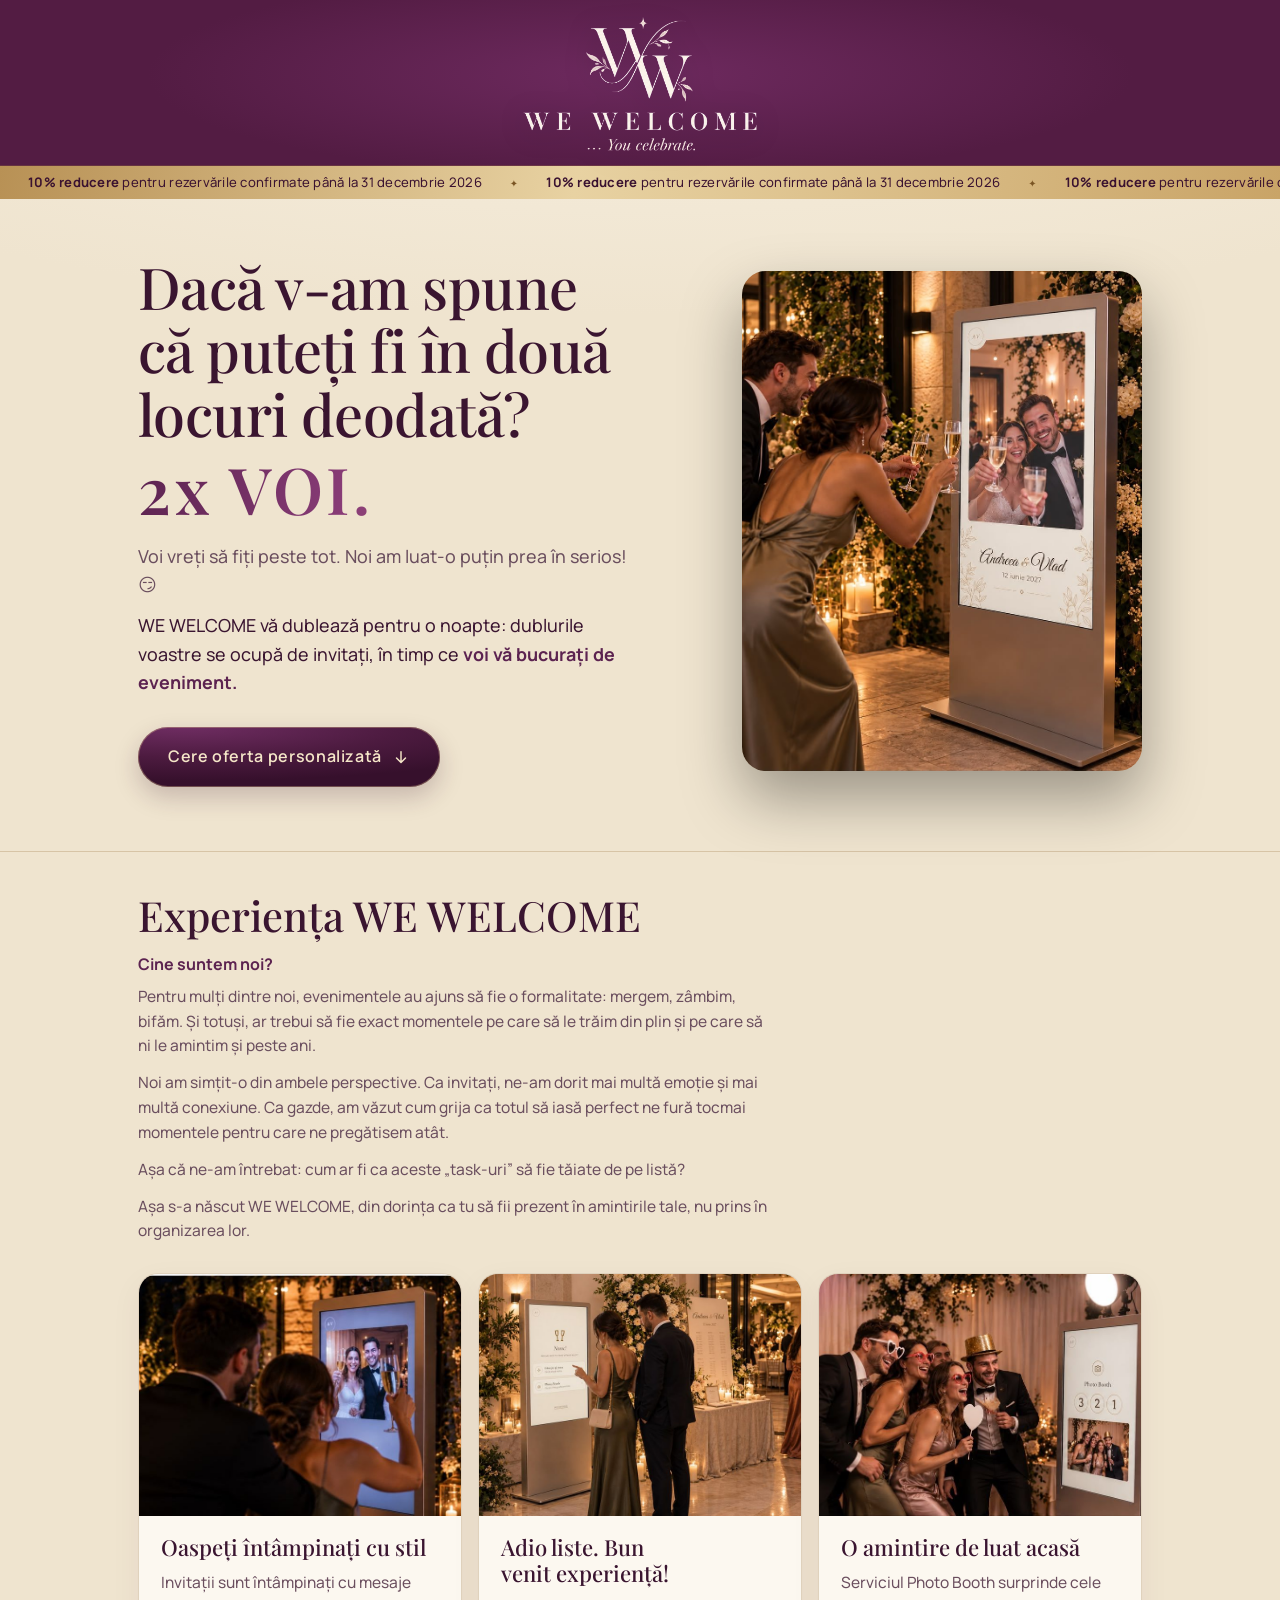
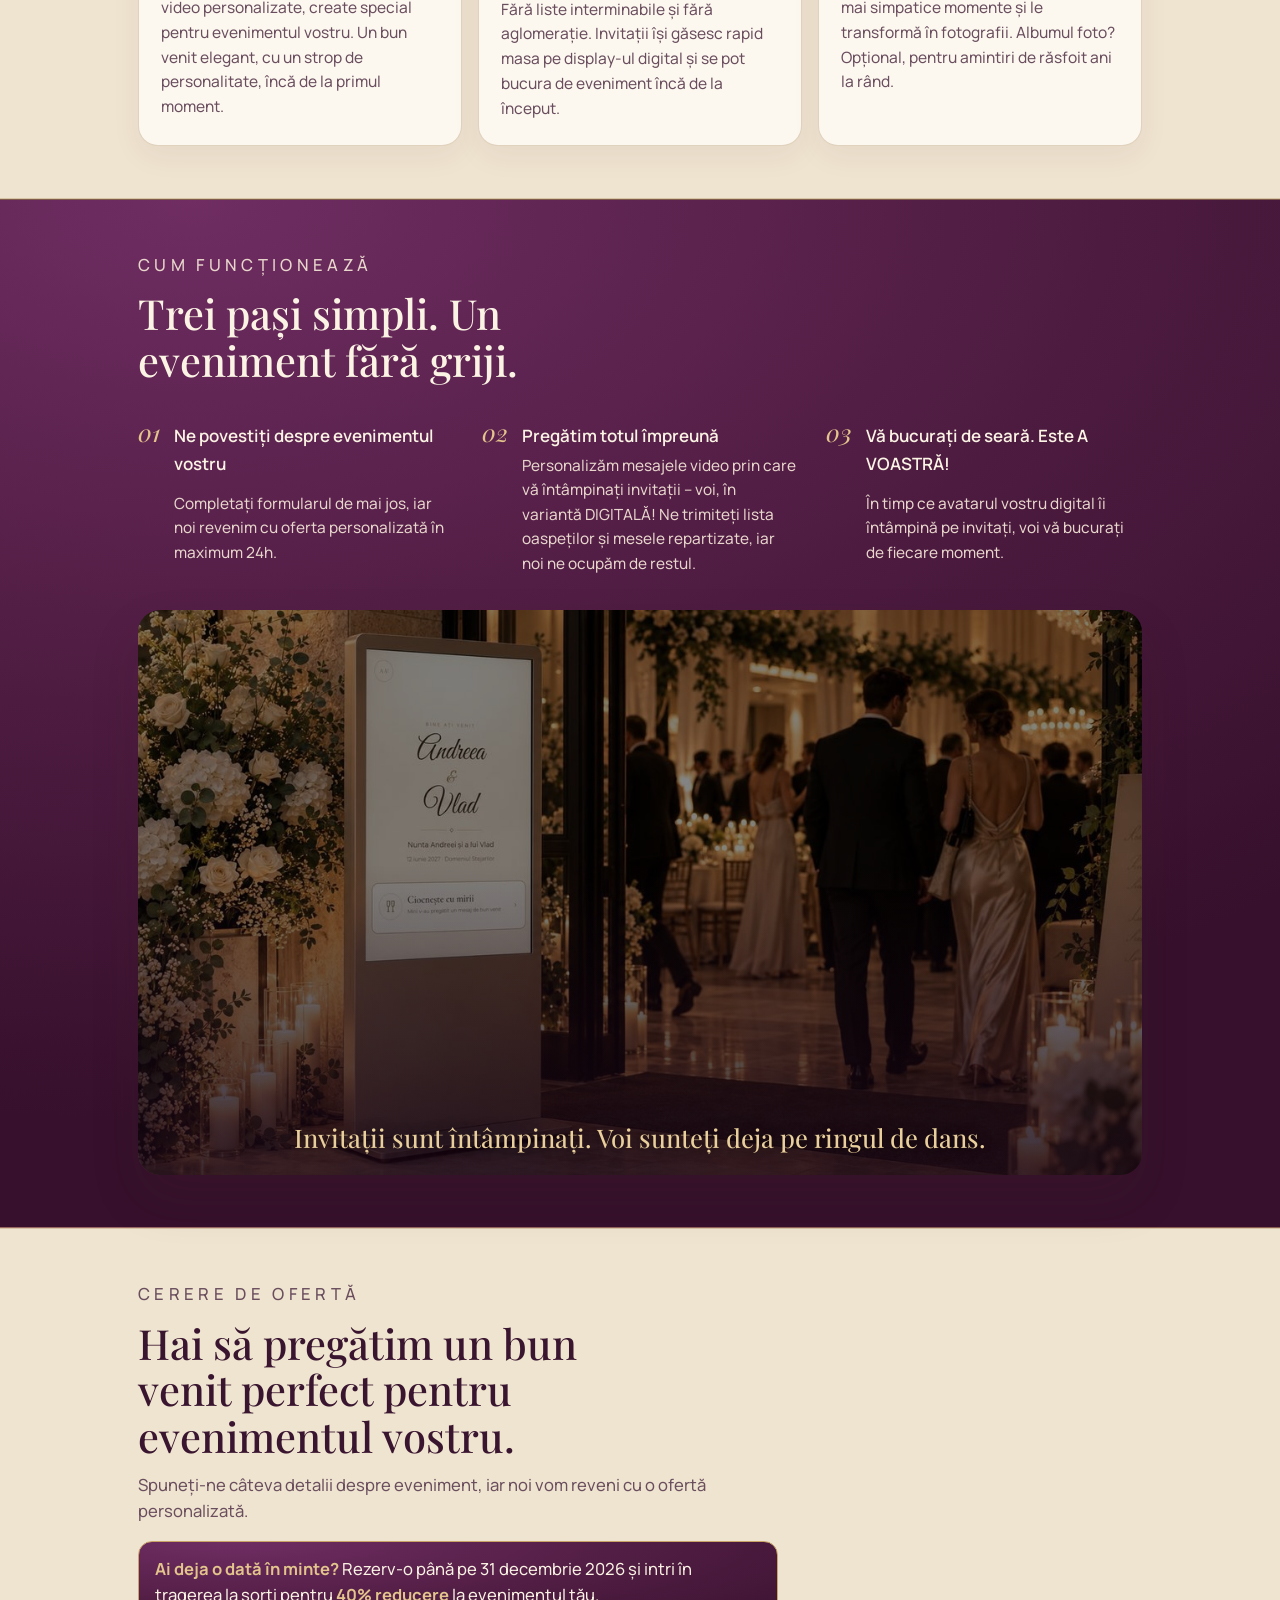
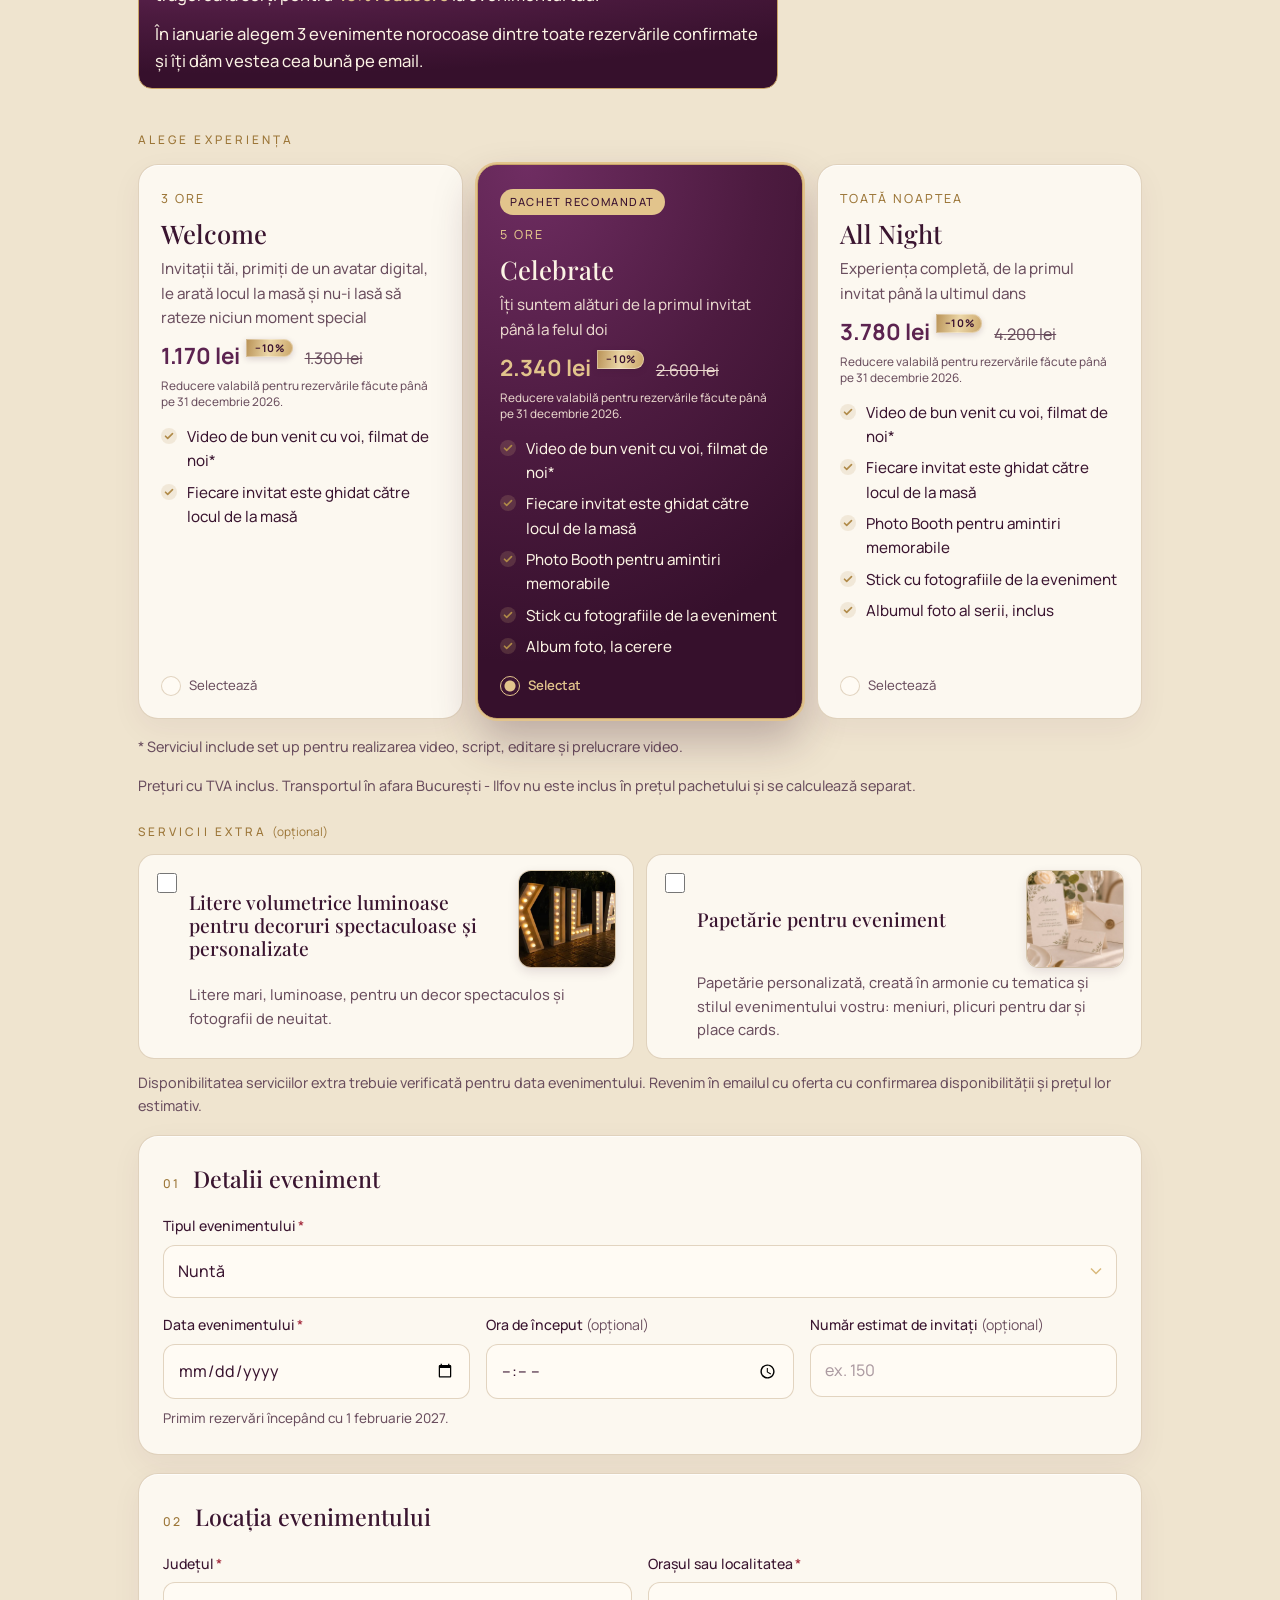
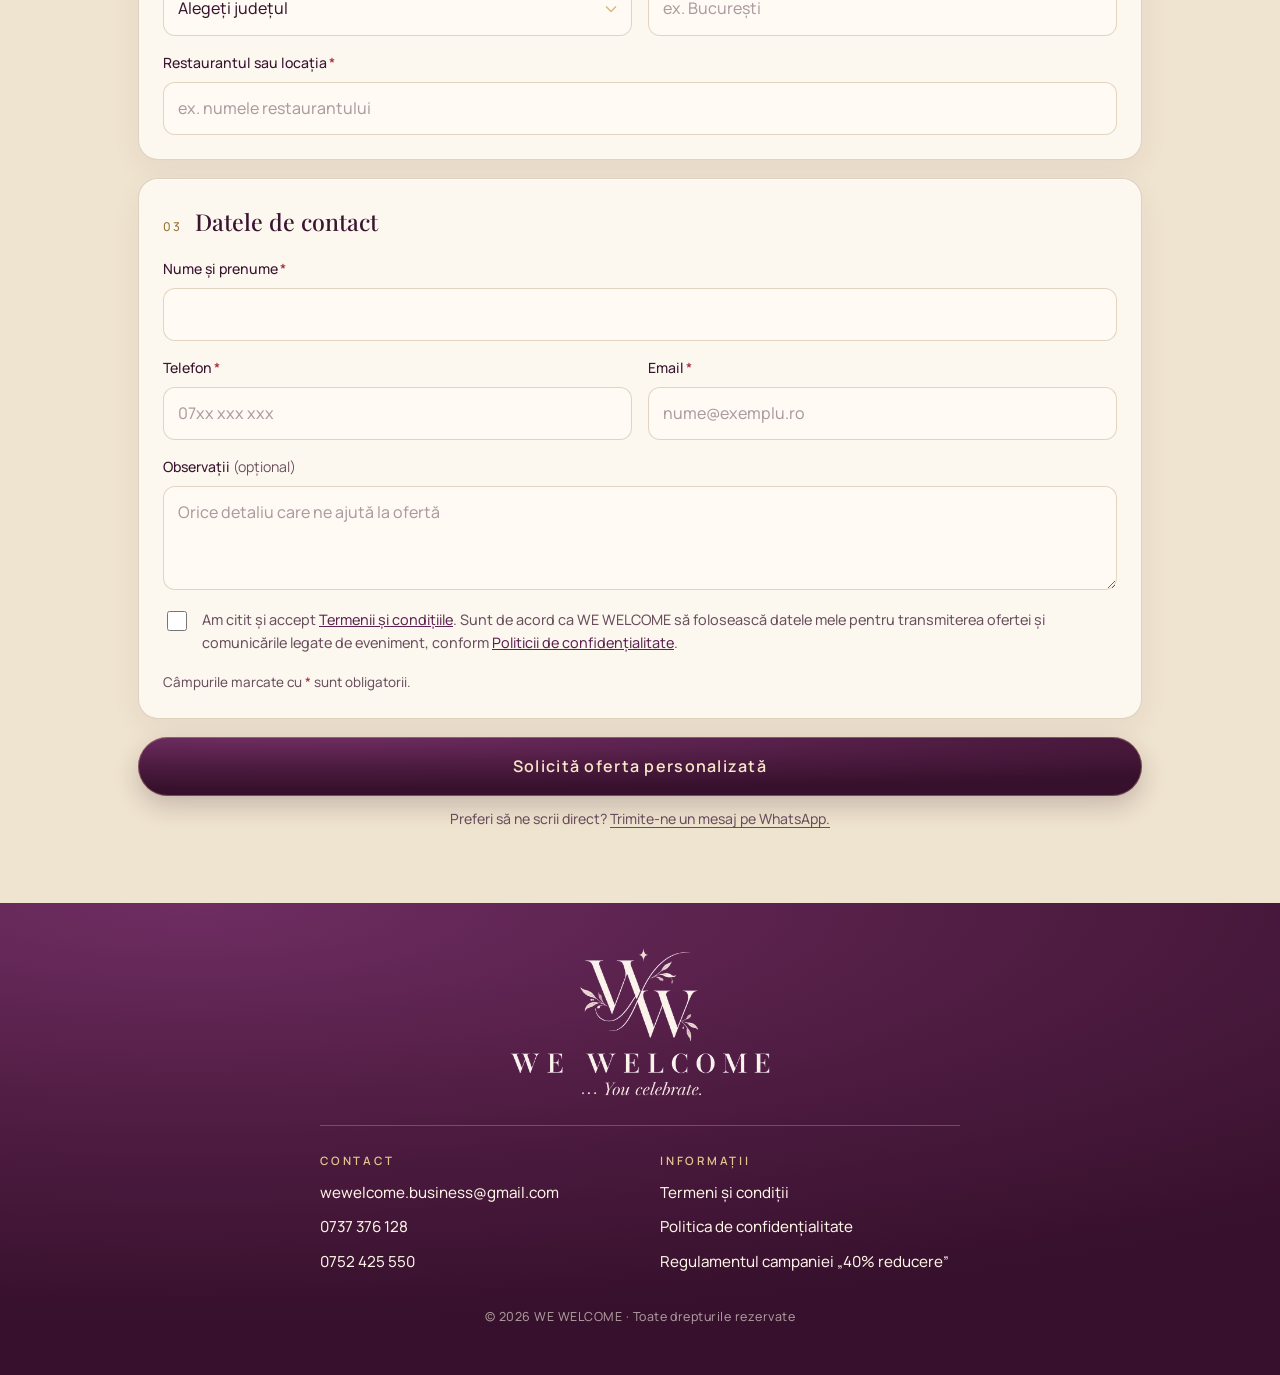
==== index.html @ 82b01492 "Litere: doar inimioara ca exemplu de emoji Co-Authored-By: Claude Opus 5.5 <noreply@anthropic.com> C" ====
<!doctype html>
<html lang="ro">
<head>
<script>/* aplicația instalată de pe adresa veche deschide aplicația, nu oferta */ try { if (matchMedia('(display-mode: standalone), (display-mode: fullscreen)').matches || navigator.standalone) location.replace('app.html'); } catch (_) {}</script>
<meta charset="utf-8">
<meta name="viewport" content="width=device-width,initial-scale=1,viewport-fit=cover">
<link rel="canonical" href="https://wewelcome.ro/">
<title>WE WELCOME · Cere oferta personalizată</title>
<meta name="description" content="WE WELCOME — We welcome. You celebrate. Noi îi întâmpinăm pe invitați și îi ajutăm să-și găsească locul; voi vă bucurați de evenimentul vostru. Cere oferta personalizată.">
<meta property="og:title" content="WE WELCOME · We welcome. You celebrate.">
<meta property="og:description" content="Dacă v-am spune că puteți fi în două locuri deodată? 2x voi. Cere oferta personalizată.">
<meta property="og:image" content="https://wewelcome.ro/img/share.jpg">
<meta property="og:image:width" content="1200"><meta property="og:image:height" content="630">
<meta property="og:url" content="https://wewelcome.ro/">
<meta property="og:type" content="website"><meta property="og:site_name" content="WE WELCOME"><meta property="og:locale" content="ro_RO">
<meta name="twitter:card" content="summary_large_image">
<meta name="theme-color" content="#531c43">
<link rel="icon" type="image/png" href="icons/icon-192.png">
<link rel="apple-touch-icon" href="icons/icon-180.png">
<link rel="preconnect" href="https://fonts.googleapis.com">
<link rel="preconnect" href="https://fonts.gstatic.com" crossorigin>
<link rel="stylesheet" href="https://fonts.googleapis.com/css2?family=Playfair+Display:ital,wght@0,400..700;1,400..700&family=Manrope:wght@400..700&display=swap">
<style>
/* Layout: o singură coloană de lectură. Sus: marca, promisiunea și butonul, cu o imagine compactă alături (dedesubt pe telefon).
   Apoi trei beneficii, trei pași, pachetele (fără preț) și formularul în trei grupuri. Pe telefon, o bară jos duce la formular
   cât timp acesta nu e pe ecran. */
:root{
  /* Paleta aplicației: mov închis, scris alb, accente aurii */
  /* Paleta: bej-auriu (șampanie) predominant, cu prună închisă pentru accente și benzi */
  --bg:#efe4cf; --bg2:#f8f0e1; --surface:#fcf8f0; --ink:#3a1530; --muted:#6a4e5e; --line:rgba(150,112,58,.28); --gold:#9c7638; --gold-soft:rgba(176,138,72,.14);
  --plum:#5c2350; --plum-2:#45183c; --plum-ink:#f5e6c8; --field:#fffbf4; --ok:#2f7a4f; --err:#a3283a;
  --gold-grad:linear-gradient(100deg,#b89155 0%,#e8d2a2 45%,#c9a467 100%);
  --plum-grad:radial-gradient(130% 90% at 15% 0%,#6f2d62 0%,#4d1b40 55%,#36102c 100%);
  --f-display:"Playfair Display",Georgia,serif; --f-body:"Manrope","Segoe UI",system-ui,-apple-system,sans-serif;
  /* Imaginea principală: încadrarea (ce parte a pozei rămâne vizibilă când se decupează) */
  --hero-pos:62% 40%;
  color-scheme:light;
}
*{box-sizing:border-box} [hidden]{display:none!important}
html{scroll-behavior:smooth}
@media (prefers-reduced-motion:reduce){html{scroll-behavior:auto}}
body{margin:0;background:radial-gradient(120% 50% at 50% 0%,var(--bg2),var(--bg) 70%) fixed,var(--bg);color:var(--ink);font-family:var(--f-body);font-size:17px;line-height:1.6;font-weight:450;-webkit-text-size-adjust:100%}
button,input,select,textarea{font:inherit;color:inherit}
:focus-visible{outline:2px solid var(--plum);outline-offset:3px}
h1,h2,h3{margin:0;text-wrap:balance;font-weight:400} p{margin:0}
.wrap{max-width:1040px;margin:0 auto;padding:0 max(18px,env(safe-area-inset-left,0px)) 0 max(18px,env(safe-area-inset-right,0px))}
section{scroll-margin-top:16px}

/* ---- bannerul de sus ---- */
.early{display:block;overflow:hidden;white-space:nowrap;background:var(--gold-grad);color:#3a1230;text-decoration:none;padding:6px 0;font-size:.82rem;letter-spacing:.02em}
.early .tk{display:inline-flex;animation:tk 26s linear infinite}
.early .tk-i{padding:0 0 0 28px}
.early i{font-style:normal;margin-left:28px;color:#7a5524;font-size:.75em}
@keyframes tk{from{transform:translateX(0)}to{transform:translateX(-50%)}}
@media (prefers-reduced-motion:reduce){.early .tk{animation:none}}
.early b{font-weight:700}
.banner{background:radial-gradient(55% 90% at 50% 45%,#6e2a5f 0%,#531c43 70%);border-bottom:1px solid var(--line);color:#fff;text-align:center;padding:16px 18px 13px}
.banner img{display:block;margin:0 auto;width:auto;height:clamp(100px,21vw,136px);filter:drop-shadow(0 4px 14px rgba(0,0,0,.25))}
.banner .wm{display:block;font-family:var(--f-display);font-weight:600;font-size:clamp(1.9rem,6vw,3rem);letter-spacing:.2em;line-height:1.1;padding-left:.2em}
.banner .sl{display:block;margin-top:10px;font-family:var(--f-display);font-style:italic;font-size:clamp(1.05rem,3.4vw,1.35rem);color:#f1dcb4}
/* ---- marca ---- */
.brand{display:flex;flex-direction:column;gap:6px}
.brand .wm{font-family:var(--f-display);font-weight:500;font-size:1.02rem;letter-spacing:.34em;color:var(--ink)}
.brand .sl{font-family:var(--f-display);font-style:italic;font-size:1rem;color:var(--gold)}

/* ---- hero ---- */
.hero{display:grid;grid-template-columns:minmax(0,1.15fr) minmax(0,.85fr);gap:56px;align-items:center;padding:56px 0 64px}
.hero h1{font-family:var(--f-display);font-weight:500;font-size:clamp(2.2rem,5.6vw,3.6rem);line-height:1.1;margin:0 0 18px;letter-spacing:-.01em}
.hero .lead{font-size:1.12rem;color:var(--muted);max-width:46ch}
.hero h1 .h1a{display:block}
.hero h1 .h1b{display:block;margin-top:.12em;color:var(--plum);font-weight:600;letter-spacing:.06em;white-space:nowrap;font-size:1.12em}
@media (max-width:820px){
  .hero > div:first-child{text-align:center}
  .hero .cta-row{align-items:center}
  .hero h1{font-size:clamp(1.75rem,7.4vw,2.4rem);line-height:1.18}
  .hero h1 .h1b{font-size:1.18em}
  .hero .lead{font-size:1.02rem;margin-left:auto;margin-right:auto}
}
.hero .lead2{margin-top:12px;color:var(--ink)}
.hero .lead2 b{font-weight:700;color:var(--plum)}
.cta-row{display:flex;flex-direction:column;align-items:flex-start;gap:12px;margin-top:30px}
.btn{display:inline-flex;align-items:center;justify-content:center;gap:10px;border:0;background:var(--plum);color:var(--plum-ink);border-radius:99px;
  padding:17px 30px;font-weight:600;font-size:1rem;letter-spacing:.04em;text-decoration:none;cursor:pointer;transition:background .15s,transform .15s;min-height:54px}
.btn:active{transform:scale(.985)}
.btn:disabled{opacity:.6;cursor:default}
.btn svg{width:18px;height:18px}
.for{font-size:.9rem;color:var(--muted);display:flex;align-items:center;gap:8px}
.for::before{content:"";width:6px;height:6px;transform:rotate(45deg);border:1px solid var(--gold);flex:0 0 auto}
/* Imaginea principală — o singură imagine, compactă. Fișierul: img/hero.jpg */
.hero-img{margin:0;justify-self:end;width:100%;max-width:400px;aspect-ratio:4/5;border-radius:24px;overflow:hidden;box-shadow:0 28px 60px rgba(0,0,0,.35);background:var(--line)}
.hero-img img{width:100%;height:100%;object-fit:cover;object-position:var(--hero-pos);display:block}
@media (max-width:820px){
  .hero{grid-template-columns:1fr;gap:26px;padding:24px 0 36px}
  .hero h1{margin:0 0 14px}
  .cta-row{align-items:stretch}
  .cta-row .btn{width:100%}
  .hero-img{justify-self:center;max-width:none;aspect-ratio:5/4;border-radius:20px}
}

/* ---- secțiuni ---- */
.sec{padding:40px 0 52px}
@media (max-width:820px){.sec{padding:28px 0 40px}.sec-head{margin-bottom:24px}}
.sec-head{max-width:640px;margin-bottom:30px}
.eyebrow{font-size:.74rem;letter-spacing:.26em;text-transform:uppercase;color:var(--gold);font-weight:500;margin-bottom:12px}
.sec h2{font-family:var(--f-display);font-weight:500;font-size:clamp(1.8rem,4.6vw,2.6rem);line-height:1.12}
.sec-head p{color:var(--muted);margin-top:12px;font-size:1.04rem}
.sec-head .who{color:var(--plum);font-weight:700;font-size:1rem;margin-top:14px}
.sec-head .who + p{margin-top:6px}
.sec-head .who ~ p{font-size:.97rem}
.rule{height:1px;background:var(--line);border:0;margin:0}

.benefits{display:grid;grid-template-columns:repeat(3,1fr);gap:16px}
@media (max-width:820px){.benefits{grid-template-columns:1fr}}
.benefit{background:var(--surface);border:1px solid var(--line);border-radius:20px;padding:0 22px 24px;display:flex;flex-direction:column;gap:10px;overflow:hidden}
.benefit .bimg{display:block;width:calc(100% + 44px);margin:0 -22px 8px;height:auto;aspect-ratio:4/3;object-fit:cover;background:var(--line)}
.wide{margin:34px 0 0;border-radius:22px;overflow:hidden;position:relative;box-shadow:0 24px 50px rgba(60,35,20,.14)}
.wide img{display:block;width:100%;height:auto;aspect-ratio:16/9;object-fit:cover;object-position:50% 50%}
.wide img{filter:brightness(.52) saturate(.9)}
.wide figcaption{position:absolute;inset:0;display:flex;align-items:flex-end;justify-content:center;text-align:center;padding:24px 24px 22px;background:linear-gradient(180deg,transparent 45%,rgba(30,8,24,.7) 100%);color:#e8cf9c;text-shadow:0 2px 14px rgba(0,0,0,.55);text-wrap:balance;font-family:var(--f-display);font-size:clamp(1.15rem,3.6vw,1.6rem);line-height:1.25}
@media (max-width:820px){.wide img{aspect-ratio:4/3;object-position:62% 50%}}
.benefit .ic{width:48px;height:48px;border-radius:50%;border:1px solid rgba(138,102,48,.4);display:grid;place-items:center;color:var(--gold);margin-bottom:6px}
.benefit .ic svg{width:22px;height:22px}
.benefit h3{font-family:var(--f-display);font-weight:500;font-size:1.38rem;line-height:1.2}
.benefit p{color:var(--muted);font-size:.97rem}

.steps{list-style:none;margin:0;padding:0;display:grid;grid-template-columns:repeat(3,1fr);gap:28px;counter-reset:s}
@media (max-width:820px){.steps{grid-template-columns:1fr;gap:20px}}
.steps li{counter-increment:s;display:grid;grid-template-columns:auto 1fr;gap:4px 14px;align-items:baseline}
.steps li::before{content:counter(s,decimal-leading-zero);font-family:var(--f-display);font-style:italic;font-size:1.5rem;color:var(--gold);grid-row:span 2}
.steps b{font-weight:600}
.steps span{color:var(--muted);font-size:.96rem;grid-column:2}

/* ---- pachete (fără preț) ---- */
.xs{display:grid;grid-template-columns:repeat(auto-fit,minmax(240px,1fr));gap:12px}
.xs label{position:relative;display:grid;grid-template-columns:auto 1fr;gap:4px 12px;align-items:start;border:1.5px solid var(--line);border-radius:16px;padding:16px 18px;background:var(--surface);cursor:pointer;transition:border-color .15s,box-shadow .15s}
.xs input{width:20px;height:20px;margin:2px 0 0;accent-color:var(--plum);grid-row:span 2}
.xs-note{font-size:.9rem;color:var(--muted);margin-top:12px}
.xs b{font-family:var(--f-display);font-weight:500;font-size:1.2rem;line-height:1.2}
.xs span{color:var(--muted);font-size:.92rem}
.xs em{font-style:normal;font-size:.85rem;font-weight:600;color:var(--gold)}
.xs label:has(input:checked){border-color:var(--plum);box-shadow:0 0 0 3px rgba(217,185,124,.22)}
.pk{display:grid;grid-template-columns:repeat(var(--n,3),minmax(0,1fr));gap:14px;align-items:stretch}
@media (max-width:860px){.pk{grid-template-columns:1fr}}
.pk label{position:relative;border:1.5px solid var(--line);border-radius:20px;padding:24px 22px 22px;display:flex;flex-direction:column;gap:10px;cursor:pointer;background:var(--surface);transition:border-color .15s,box-shadow .15s}
.pk input{position:absolute;opacity:0;pointer-events:none}
.pk label:has(input:checked){border-color:var(--plum);box-shadow:0 0 0 2px var(--plum)}
.pk label:has(input:focus-visible){outline:2px solid var(--plum);outline-offset:3px}
.pk .rec{background:var(--plum-grad)}
.pk .tag{align-self:flex-start;background:var(--gold);color:var(--plum-ink);font-size:.7rem;letter-spacing:.14em;text-transform:uppercase;padding:4px 10px;border-radius:99px;font-weight:500}
.pk .dur{font-size:.78rem;letter-spacing:.16em;text-transform:uppercase;color:var(--gold)}
.pk b{font-family:var(--f-display);font-weight:500;font-size:1.6rem;line-height:1.1}
.pk .desc{color:var(--muted);font-size:.95rem}
.pk ul{list-style:none;margin:4px 0 0;padding:0;display:flex;flex-direction:column;gap:7px;font-size:.95rem}
.pk li{display:flex;gap:10px;align-items:flex-start}
.pk li::before{content:"";width:16px;height:16px;flex:0 0 auto;margin-top:3px;border-radius:50%;background:var(--gold-soft) url("data:image/svg+xml,%3Csvg xmlns='http://www.w3.org/2000/svg' viewBox='0 0 16 16'%3E%3Cpath d='M4.5 8.2l2.2 2.2 4.8-4.8' fill='none' stroke='%23b08a48' stroke-width='1.6' stroke-linecap='round' stroke-linejoin='round'/%3E%3C/svg%3E") center/16px no-repeat}
.pk .why{margin-top:auto;padding-top:12px;border-top:1px solid var(--line);font-size:.9rem;color:var(--ink)}
.pk .pick{margin-top:auto;font-size:.82rem;color:var(--muted);display:flex;align-items:center;gap:8px;padding-top:6px}
.pk .pick::before{content:"";width:18px;height:18px;border-radius:50%;border:1.5px solid var(--line);flex:0 0 auto;background:var(--field)}
.pk label:has(input:checked) .pick{color:var(--plum);font-weight:600}
.pk label:has(input:checked) .pick::before{border-color:var(--plum);background:radial-gradient(circle,var(--plum) 0 5px,var(--field) 6px)}
.pk-note{font-size:.9rem;color:var(--muted);margin-top:16px}
.pk .price{display:flex;align-items:baseline;justify-content:flex-start;flex-wrap:wrap;gap:4px 12px;margin-top:4px}
.pk .pr-now{display:flex;align-items:center;gap:8px;flex-wrap:wrap}
.pk .price b{font-family:var(--f-body);font-size:1.4rem;font-weight:700;color:var(--plum)}
.pk .pr-tag{display:inline-block;vertical-align:top;position:relative;top:-.55em;margin-left:6px;font-style:normal;font-family:var(--f-body);font-size:.66rem;font-weight:700;letter-spacing:.06em;line-height:1;padding:4px 7px 4px 9px;color:#3a1230;background:linear-gradient(100deg,#b89155 0%,#ecd7a8 50%,#c9a467 100%);border-radius:3px 99px 99px 3px;box-shadow:0 2px 6px rgba(58,21,48,.18),inset 0 0 0 1px rgba(255,255,255,.35)}
.pk .price s{color:var(--muted);font-size:1rem;white-space:nowrap}
.pk .pr-disc{display:block;font-size:.74rem;color:var(--muted);line-height:1.4;margin-top:-4px}
.promo a{color:var(--plum);white-space:nowrap}
.promo p{margin:0;color:var(--ink)}.promo p+p{margin-top:12px}
.promo{margin-top:16px!important;padding:14px 16px;border:1px solid var(--gold);border-radius:14px;background:var(--gold-soft);color:var(--ink)!important;font-size:.98rem}

/* ---- formular ---- */
form{display:flex;flex-direction:column;gap:18px}
.card{background:var(--surface);border:1px solid var(--line);border-radius:20px;padding:24px;display:flex;flex-direction:column;gap:18px}
.card h3{font-family:var(--f-display);font-weight:500;font-size:1.45rem;display:flex;gap:12px;align-items:baseline}
.card h3 span{font-family:var(--f-body);font-size:.76rem;letter-spacing:.2em;color:var(--gold);font-weight:500}
.grid{display:grid;grid-template-columns:repeat(2,minmax(0,1fr));gap:16px}
.grid.g3{grid-template-columns:repeat(3,minmax(0,1fr))}
@media (max-width:640px){.grid,.grid.g3{grid-template-columns:1fr}}
.full{grid-column:1/-1}
.field{display:flex;flex-direction:column;gap:7px;min-width:0}
.field label{font-size:.88rem;font-weight:500;color:var(--ink)}
.field label i{font-style:normal;color:var(--err);margin-left:2px}
.field label em{font-style:normal;color:var(--muted);font-weight:400}
.inp{width:100%;border:1px solid var(--line);background:var(--field);color:var(--ink);border-radius:12px;padding:13px 14px;font-size:16px;min-width:0;min-height:50px;appearance:none;-webkit-appearance:none}
select.inp{background:var(--field) url("data:image/svg+xml,%3Csvg xmlns='http://www.w3.org/2000/svg' viewBox='0 0 12 8'%3E%3Cpath d='M1 1.5l5 5 5-5' fill='none' stroke='%23d9b97c' stroke-width='1.5'/%3E%3C/svg%3E") right 14px center/12px no-repeat;padding-right:38px}
textarea.inp{min-height:104px;resize:vertical}
.inp:focus{border-color:var(--plum);outline:none;box-shadow:0 0 0 3px rgba(217,185,124,.22)}
.inp[aria-invalid="true"]{border-color:var(--err);box-shadow:0 0 0 3px rgba(163,40,58,.10)}
.req-note{font-size:.84rem;color:var(--muted)}
.req-note i{font-style:normal;color:var(--err)}
.km{border-radius:12px;background:var(--gold-soft);padding:13px 15px;font-size:.93rem}
.km.far{background:rgba(255,130,150,.12);border:1px solid rgba(255,163,177,.45)}
.clinks{display:flex;flex-wrap:wrap;gap:8px;margin-top:10px}
.clink{display:inline-block;border:1px solid var(--plum);color:var(--plum);border-radius:99px;padding:9px 15px;font-weight:600;font-size:.88rem;text-decoration:none;overflow-wrap:anywhere}
.check{display:flex;gap:12px;align-items:flex-start;font-size:.9rem;color:var(--muted);cursor:pointer}
.check input{margin-top:3px;width:20px;height:20px;accent-color:var(--plum);flex:0 0 auto}
.err{color:var(--err);font-size:.92rem;background:#fbeef0;border:1px solid #e8c3ca;border-radius:12px;padding:12px 14px}
.hp{position:absolute;left:-9999px;width:1px;height:1px;overflow:hidden}
.submit{display:flex;flex-direction:column;gap:12px;align-items:stretch}
.submit .btn{width:100%;letter-spacing:.08em}
.wa-or{font-size:.88rem;color:var(--muted);text-align:center;margin:0}
.wa-or a{color:var(--muted);text-decoration:underline;text-underline-offset:3px}
.wa-or a:hover{color:var(--ink)}
.wa-or a.wa-ic{display:inline-flex;align-items:center;gap:8px;text-decoration:none;color:var(--ink);font-weight:500}
.wa-or a.wa-ic svg{width:26px;height:26px;flex:0 0 auto}
.privacy{font-size:.82rem;color:var(--muted);text-align:center}

/* ---- bara de jos (doar pe telefon, cât timp formularul nu e pe ecran) ---- */
.bar{position:fixed;left:0;right:0;bottom:0;z-index:10;background:rgba(248,240,225,.94);backdrop-filter:blur(10px);-webkit-backdrop-filter:blur(10px);border-top:1px solid var(--line);
  padding:10px max(16px,env(safe-area-inset-right,0px)) calc(10px + env(safe-area-inset-bottom,0px)) max(16px,env(safe-area-inset-left,0px));transition:transform .25s,opacity .25s}
.bar .btn{width:100%;min-height:50px;padding:14px 20px}
.bar.off{transform:translateY(110%);opacity:0;pointer-events:none}
@media (min-width:821px){.bar{display:none}}

/* ---- confirmare ---- */
.done{max-width:600px;margin:0 auto;min-height:100vh;min-height:100dvh;text-align:center;display:flex;flex-direction:column;gap:16px;align-items:center;justify-content:center;padding:40px 22px}
.done .brand{align-items:center;margin-bottom:12px}
.done h1{font-family:var(--f-display);font-weight:500;font-size:clamp(2.2rem,7vw,3rem);line-height:1.1}
.done p{color:var(--muted);font-size:1.05rem}

footer{text-align:center;padding:40px 18px 120px;color:var(--muted);font-size:.86rem;display:flex;flex-direction:column;gap:6px;align-items:center}
footer .wm{font-family:var(--f-display);letter-spacing:.34em;color:var(--ink);font-size:.92rem}
@media (min-width:821px){footer{padding-bottom:48px}}
.inp::placeholder{color:rgba(58,21,48,.42)}
/* Benzi prună: aceleași componente, culori inversate */
.dark{--ink:#fbf3e4;--muted:#e8d6cc;--surface:rgba(255,255,255,.06);--line:rgba(232,204,150,.28);--gold:#e2c48c;--gold-soft:rgba(226,196,140,.16);--plum:#e2c48c;--plum-2:#efd6a6;--plum-ink:#3a1230;--field:#3d1433;background:var(--plum-grad);color:var(--ink)}
.sec.dark{border-top:1px solid rgba(201,164,103,.5);border-bottom:1px solid rgba(201,164,103,.5)}
.sec.dark h2{color:#fbf3e4}
.sec.dark .steps li::before{color:#e2c48c}
.pk label.rec.dark{border-color:#c9a467;box-shadow:0 22px 44px rgba(58,21,48,.28)}
.pk label.rec.dark:has(input:checked){box-shadow:0 0 0 2px #e2c48c,0 22px 44px rgba(58,21,48,.28)}
.promo.dark{border:1px solid #c9a467!important;color:var(--ink)!important}
.promo.dark b{color:#e2c48c}
.pk label,.benefit,.card{box-shadow:0 1px 0 rgba(255,255,255,.7) inset,0 10px 30px rgba(92,35,80,.06)}
.btn{background:var(--plum-grad);color:var(--plum-ink);box-shadow:0 10px 24px rgba(58,21,48,.22),inset 0 0 0 1px rgba(226,196,140,.35)}
/* Butoane: mișcare discretă — un luciu auriu care trece rar, ridicare fină la atingere */
.btn{position:relative;overflow:hidden;transition:transform .45s cubic-bezier(.2,.7,.2,1),box-shadow .45s cubic-bezier(.2,.7,.2,1),filter .3s}
.btn::after{content:"";position:absolute;top:0;bottom:0;left:0;width:60%;background:linear-gradient(105deg,transparent 0%,rgba(240,218,170,.08) 30%,rgba(245,226,184,.38) 50%,rgba(240,218,170,.08) 70%,transparent 100%);transform:translateX(-180%) skewX(-12deg);animation:sheen 7s cubic-bezier(.45,0,.25,1) 2s infinite;pointer-events:none}
@keyframes sheen{0%{transform:translateX(-180%) skewX(-12deg)}24%,100%{transform:translateX(260%) skewX(-12deg)}}
.btn svg{transition:transform .45s cubic-bezier(.2,.7,.2,1)}
@media (hover:hover){
  .btn:hover{transform:translateY(-2px);filter:brightness(1.07);box-shadow:0 16px 34px rgba(58,21,48,.30),inset 0 0 0 1px rgba(226,196,140,.65)}
  .btn:hover svg{transform:translateY(3px)}
  .pk label{transition:border-color .2s,box-shadow .35s,transform .45s cubic-bezier(.2,.7,.2,1)}
  .pk label:hover{transform:translateY(-3px)}
}
.btn:active{transform:translateY(0) scale(.985);transition-duration:.12s}
.btn:disabled::after{animation:none;opacity:0}
.cta-row .btn{animation:glow 5s ease-in-out 1s infinite}
@keyframes glow{0%,100%{box-shadow:0 10px 24px rgba(58,21,48,.22),inset 0 0 0 1px rgba(226,196,140,.35)}50%{box-shadow:0 12px 30px rgba(58,21,48,.26),0 0 0 5px rgba(201,164,103,.14),inset 0 0 0 1px rgba(226,196,140,.6)}}
@media (prefers-reduced-motion:reduce){.btn::after,.cta-row .btn{animation:none}.btn,.btn svg,.pk label{transition:none}}
.dark .btn{background:var(--gold-grad);color:#3a1230}
.hero h1 .h1b{background:linear-gradient(100deg,#5c2350 0%,#8a3d78 40%,#b8914f 100%);-webkit-background-clip:text;background-clip:text;color:transparent}
footer.dark{margin-top:20px;padding-top:44px}
footer.dark .wm{color:#e2c48c}
footer .flogo{display:block;width:auto;height:clamp(110px,30vw,150px);margin:0 auto}
footer .fcols{display:grid;grid-template-columns:minmax(0,1fr) minmax(0,1fr);align-items:start;gap:22px 40px;width:100%;max-width:640px;margin:22px auto 0;padding-top:26px;border-top:1px solid rgba(226,196,140,.3);text-align:left}
footer .fcol{display:flex;flex-direction:column;align-items:flex-start;gap:9px;overflow-wrap:anywhere;font-size:.95rem}
footer .fh{font-size:.72rem;letter-spacing:.24em;text-transform:uppercase;color:#e2c48c;font-weight:600;margin-bottom:2px}
footer .fcol a{color:#fbf3e4;text-decoration:none;border-bottom:1px solid transparent;align-self:flex-start;transition:border-color .15s,color .15s}
footer .fcol a:hover{color:#e2c48c;border-color:rgba(226,196,140,.6)}
footer #fPhones{display:flex;flex-direction:column;gap:9px}
footer #fMail{white-space:nowrap}
@media (max-width:560px){footer .fcols{grid-template-columns:auto minmax(0,1fr);gap:18px 22px}footer .fcol{font-size:.86rem;line-height:1.4}footer #fMail{font-size:.8rem}}
footer .fcopy{margin-top:26px;font-size:.78rem;color:rgba(251,243,228,.6);letter-spacing:.04em}
.check a,.privacy a,.done a{color:var(--plum)}
.benefit .ic{border-color:rgba(217,185,124,.5)}
.xs .xs-txt{grid-column:1/-1;margin-top:-2px;padding:14px 16px;border:1px dashed var(--gold);border-radius:14px;background:var(--gold-soft)}
.xs .xs-txt label{display:block;border:0;padding:0;background:none;box-shadow:none!important;cursor:default;font-weight:600;font-size:.92rem}
.xs .xs-txt .inp{width:100%;height:auto;margin:6px 0 0;grid-row:auto}
.xs .xs-txt small{display:block;color:var(--muted);font-size:.84rem;margin-top:2px}
.fhint{display:block;color:var(--muted);font-size:.84rem;margin-top:2px}
.xs label.has-img{grid-template-columns:auto minmax(0,1fr) auto}
.xs label.has-img > span{grid-column:2 / 4}
.xs label.has-img > b{align-self:center}
.xs .xs-img{grid-column:3;grid-row:1;align-self:start;padding:0;border:0;background:none;cursor:zoom-in;width:72px;height:72px;border-radius:12px;overflow:hidden;box-shadow:0 4px 12px rgba(58,21,48,.14),0 0 0 1px rgba(176,138,72,.35);margin-left:4px}
.xs .xs-img img{width:100%;height:100%;object-fit:cover;display:block;transition:transform .5s cubic-bezier(.2,.7,.2,1)}
@media (hover:hover){.xs .xs-img:hover img{transform:scale(1.06)}}
@media (min-width:821px){.xs .xs-img{width:96px;height:96px}}
#xsZoom{border:0;padding:0;background:transparent;max-width:min(92vw,900px);width:100%}
#xsZoom::backdrop{background:rgba(30,8,24,.78);backdrop-filter:blur(3px)}
#xsZoom figure{margin:0;position:relative}
#xsZoom img{display:block;width:100%;height:auto;max-height:80vh;object-fit:contain;border-radius:16px}
#xsZoom figcaption{color:#f5e6c8;text-align:center;font-family:var(--f-display);font-size:1.05rem;margin-top:10px}
#xsZoom .xz-x{position:absolute;top:10px;right:10px;width:38px;height:38px;border-radius:50%;border:0;background:rgba(30,8,24,.65);color:#fff;font-size:1.3rem;line-height:1;cursor:pointer}
.fhint.bad{color:var(--err);font-weight:600}
.btn.blocked{opacity:.55}
</style>
</head>
<body>
<dialog id="xsZoom" aria-label="Poza serviciului"><figure><img src="" alt=""><button type="button" class="xz-x" aria-label="Închide">×</button><figcaption></figcaption></figure></dialog>
<main id="page">
  <div class="banner" role="banner"><img src="img/logo-light.png" alt="WE WELCOME … You celebrate." width="900" height="517"></div>
  <a class="early" href="#cerere" data-until="2026-12-31"><span class="tk"><span class="tk-i"><b>10% reducere</b> pentru rezervările confirmate până la 31 decembrie 2026<i>✦</i></span><span class="tk-i" aria-hidden="true"><b>10% reducere</b> pentru rezervările confirmate până la 31 decembrie 2026<i>✦</i></span><span class="tk-i" aria-hidden="true"><b>10% reducere</b> pentru rezervările confirmate până la 31 decembrie 2026<i>✦</i></span><span class="tk-i" aria-hidden="true"><b>10% reducere</b> pentru rezervările confirmate până la 31 decembrie 2026<i>✦</i></span></span></a>
  <div class="wrap">
    <!-- ================= PRIMUL ECRAN ================= -->
    <header class="hero">
      <div>
        <h1><span class="h1a">Dacă v-am spune că puteți fi în două locuri deodată?</span><span class="h1b">2x VOI.</span></h1>
        <p class="lead">Voi vreți să fiți peste tot. Noi am luat-o puțin prea în serios! 😏</p>
        <p class="lead lead2">WE WELCOME vă dublează pentru o noapte: dublurile voastre se ocupă de invitați, în timp ce <b>voi vă bucurați de eveniment.</b></p>
        <div class="cta-row">
          <a class="btn" href="#cerere" id="heroCta">Cere oferta personalizată
            <svg viewBox="0 0 20 20" aria-hidden="true"><path d="M10 4v12M5 11l5 5 5-5" fill="none" stroke="currentColor" stroke-width="1.6" stroke-linecap="round" stroke-linejoin="round"/></svg></a>
        </div>
      </div>
      <!-- IMAGINEA PRINCIPALĂ: înlocuiește fișierul img/hero.jpg (păstrează numele). Încadrarea se reglează din --hero-pos, sus în <style>. -->
      <figure class="hero-img"><img src="img/hero.jpg" alt="Invitați care ciocnesc cu mirii de pe ecranul de bun venit WE WELCOME" width="1374" height="1145" fetchpriority="high"></figure>
    </header>
  </div>
  <hr class="rule">

  <!-- ================= BENEFICII ================= -->
  <section class="sec" aria-labelledby="bTitle">
    <div class="wrap">
      <div class="sec-head">
        <h2 id="bTitle">Experiența WE WELCOME</h2>
        <p class="who">Cine suntem noi?</p>
        <p>Pentru mulți dintre noi, evenimentele au ajuns să fie o formalitate: mergem, zâmbim, bifăm. Și totuși, ar trebui să fie exact momentele pe care să le trăim din plin și pe care să ni le amintim și peste ani.</p>
        <p>Noi am simțit-o din ambele perspective. Ca invitați, ne-am dorit mai multă emoție și mai multă conexiune. Ca gazde, am văzut cum grija ca totul să iasă perfect ne fură tocmai momentele pentru care ne pregătisem atât.</p>
        <p>Așa că ne-am întrebat: cum ar fi ca aceste „task-uri” să fie tăiate de pe listă?</p>
        <p>Așa s-a născut WE WELCOME, din dorința ca tu să fii prezent în amintirile tale, nu prins în organizarea lor.</p>
      </div>
      <div class="benefits">
        <article class="benefit">
          <img class="bimg" src="img/video-oaspeti.jpg" alt="Invitați care privesc mesajul video al mirilor pe ecranul de bun venit" width="764" height="510" loading="lazy" style="object-position:50% 40%">
          <h3>Oaspeți întâmpinați cu stil</h3>
          <p>Invitații sunt întâmpinați cu mesaje video personalizate, create special pentru evenimentul vostru. Un bun venit elegant, cu un strop de personalitate, încă de la primul moment.</p>
        </article>
        <article class="benefit">
          <img class="bimg" src="img/gaseste-masa.jpg" alt="Invitați care își caută masa pe ecran" width="900" height="600" loading="lazy" style="object-position:30% 40%">
          <h3>Adio liste. Bun venit experiență!</h3>
          <p>Fără liste interminabile și fără aglomerație. Invitații își găsesc rapid masa pe display-ul digital și se pot bucura de eveniment încă de la început.</p>
        </article>
        <article class="benefit">
          <img class="bimg" src="img/photobooth.jpg" alt="Prieteni care fac o fotografie la Photo Booth" width="764" height="510" loading="lazy" style="object-position:40% 40%">
          <h3>O amintire de luat acasă</h3>
          <p>Serviciul Photo Booth surprinde cele mai simpatice momente și le transformă în fotografii. Albumul foto? Opțional, pentru amintiri de răsfoit ani la rând.</p>
        </article>
      </div>
    </div>
  </section>
  <hr class="rule">

  <!-- ================= CUM FUNCȚIONEAZĂ ================= -->
  <section class="sec dark" aria-labelledby="sTitle">
    <div class="wrap">
      <div class="sec-head">
        <p class="eyebrow">Cum funcționează</p>
        <h2 id="sTitle">Trei pași simpli. Un eveniment fără griji.</h2>
      </div>
      <ol class="steps">
        <li><b>Ne povestiți despre evenimentul vostru</b><span>Completați formularul de mai jos, iar noi revenim cu oferta personalizată în maximum 24h.</span></li>
        <li><b>Pregătim totul împreună</b><span>Personalizăm mesajele video prin care vă întâmpinați invitații – voi, în variantă DIGITALĂ! Ne trimiteți lista oaspeților și mesele repartizate, iar noi ne ocupăm de restul.</span></li>
        <li><b>Vă bucurați de seară. Este A VOASTRĂ!</b><span>În timp ce avatarul vostru digital îi întâmpină pe invitați, voi vă bucurați de fiecare moment.</span></li>
      </ol>
      <figure class="wide"><img src="img/intrare.jpg" alt="Invitați care intră în sală pe lângă ecranul de bun venit" width="1200" height="800" loading="lazy"><figcaption>Invitații sunt întâmpinați. Voi sunteți deja pe ringul de dans.</figcaption></figure>
    </div>
  </section>
  <hr class="rule">

  <!-- ================= PACHETE + FORMULAR ================= -->
  <section class="sec" id="cerere" aria-labelledby="fTitle">
    <div class="wrap">
      <form id="f" novalidate>
        <div class="sec-head" style="margin-bottom:6px">
          <p class="eyebrow">Cerere de ofertă</p>
          <h2 id="fTitle">Hai să pregătim un bun venit perfect pentru evenimentul vostru.</h2>
          <p>Spuneți-ne câteva detalii despre eveniment, iar noi vom reveni cu o ofertă personalizată.</p>
          <!-- PROMOȚIE: se ascunde singură după data din data-until -->
          <div class="promo dark" data-until="2026-12-31"><p><b>Ai deja o dată în minte?</b> Rezerv-o până pe 31 decembrie 2026 și intri în tragerea la sorți pentru <b>40% reducere</b> la evenimentul tău.</p><p>În ianuarie alegem 3 evenimente norocoase dintre toate rezervările confirmate și îți dăm vestea cea bună pe email.</p></div>
        </div>

        <div>
          <h3 class="eyebrow" style="margin:18px 0 14px">Alege experiența</h3>
          <div class="pk" id="pk"></div>
          <p class="pk-note">* Serviciul include set up pentru realizarea video, script, editare și prelucrare video.</p>
          <p class="pk-note" id="pkNote">Prețul îl primiți în oferta personalizată, în funcție de dată, durată și locație. Puteți schimba pachetul oricând până la confirmare.</p>
          <div class="xs-wrap" id="xsWrap" hidden>
            <h3 class="eyebrow" style="margin:26px 0 12px">Servicii extra <span style="text-transform:none;letter-spacing:0;font-weight:400">(opțional)</span></h3>
            <div class="xs" id="xs"></div>
            <p class="xs-note">Disponibilitatea serviciilor extra trebuie verificată pentru data evenimentului. Revenim în emailul cu oferta cu confirmarea disponibilității și prețul lor estimativ.</p>
          </div>
        </div>

        <section class="card" aria-labelledby="g1">
          <h3 id="g1"><span>01</span>Detalii eveniment</h3>
          <div class="grid g3">
            <div class="field full"><label for="eventType">Tipul evenimentului<i>*</i></label><select class="inp" id="eventType" required><option>Nuntă</option><option>Botez</option><option>Aniversare</option><option>Eveniment corporate</option><option>Alt eveniment</option></select></div>
            <div class="field"><label for="eventDate">Data evenimentului<i>*</i></label><input class="inp" type="date" id="eventDate" required></div>
            <div class="field"><label for="startTime">Ora de început <em>(opțional)</em></label><input class="inp" type="time" id="startTime"></div>
            <div class="field"><label for="guests">Număr estimat de invitați <em>(opțional)</em></label><input class="inp" type="number" id="guests" min="1" inputmode="numeric" placeholder="ex. 150"></div>
          </div>
        </section>

        <section class="card" aria-labelledby="g2">
          <h3 id="g2"><span>02</span>Locația evenimentului</h3>
          <div class="grid">
            <div class="field"><label for="county">Județul<i>*</i></label><select class="inp" id="county" required></select></div>
            <div class="field"><label for="city">Orașul sau localitatea<i>*</i></label><input class="inp" id="city" required autocomplete="address-level2" placeholder="ex. București"></div>
            <div class="field full"><label for="venue">Restaurantul sau locația<i>*</i></label><input class="inp" id="venue" required placeholder="ex. numele restaurantului"></div>
          </div>
          <p class="km" id="kmNote" hidden></p>
        </section>

        <section class="card" aria-labelledby="g3">
          <h3 id="g3"><span>03</span>Datele de contact</h3>
          <div class="grid">
            <div class="field full"><label for="name">Nume și prenume<i>*</i></label><input class="inp" id="name" required autocomplete="name"></div>
            <div class="field"><label for="phone">Telefon<i>*</i></label><input class="inp" type="tel" id="phone" required autocomplete="tel" inputmode="tel" placeholder="07xx xxx xxx"></div>
            <div class="field"><label for="email">Email<i>*</i></label><input class="inp" type="email" id="email" required autocomplete="email" inputmode="email" placeholder="nume@exemplu.ro"></div>
            <div class="field full"><label for="clientMessage">Observații <em>(opțional)</em></label><textarea class="inp" id="clientMessage" maxlength="2000" placeholder="Orice detaliu care ne ajută la ofertă"></textarea></div>
          </div>
          <div class="hp" aria-hidden="true"><label>Website<input id="website" tabindex="-1" autocomplete="off"></label></div>
          <label class="check"><input type="checkbox" id="gdpr" required> <span>Am citit și accept <a href="termeni.html" target="_blank" rel="noopener">Termenii și condițiile</a>. Sunt de acord ca WE WELCOME să folosească datele mele pentru transmiterea ofertei și comunicările legate de eveniment, conform <a href="confidentialitate.html" target="_blank" rel="noopener">Politicii de confidențialitate</a>.</span></label>
          <p class="req-note">Câmpurile marcate cu <i>*</i> sunt obligatorii.</p>
        </section>

        <div class="submit">
          <p class="err" id="err" role="alert" hidden></p>
          <button class="btn" id="send" type="submit">Solicită oferta personalizată</button>
          <p class="wa-or" id="waBox" hidden>Preferi să ne scrii direct? <a id="waLink" href="#" target="_blank" rel="noopener">Trimite-ne un mesaj pe WhatsApp.</a></p>
        </div>
      </form>
    </div>
  </section>

  <footer class="dark">
    <img class="flogo" src="img/logo-light.png" alt="WE WELCOME … You celebrate." width="900" height="517" loading="lazy">
    <div class="fcols">
      <div class="fcol">
        <span class="fh">Contact</span>
        <a id="fMail" href="#"></a>
        <span id="fPhones"></span>
      </div>
      <div class="fcol">
        <span class="fh">Informații</span>
        <a href="termeni.html">Termeni și condiții</a>
        <a href="confidentialitate.html">Politica de confidențialitate</a>
        <a href="regulament.html" id="fReg">Regulamentul campaniei „40% reducere”</a>
      </div>
    </div>
    <span class="fcopy">© <span id="fYear">2026</span> WE WELCOME · Toate drepturile rezervate</span>
  </footer>
  <div class="bar" id="bar"><a class="btn" href="#cerere">Cere oferta personalizată</a></div>
</main>

<!-- ================= CONFIRMARE ================= -->
<section class="done" id="done" hidden>
  <div class="brand"><span class="wm">WE WELCOME</span><span class="sl">We welcome. You celebrate.</span></div>
  <h1>Mulțumim! Abia așteptăm să aflăm mai multe despre evenimentul tău.</h1>
  <p>Am primit cererea pentru <b id="dWhen"></b> și revenim cu oferta personalizată pe email<span id="dTime"></span>.</p>
  <p class="wa-or"><a id="waDone" class="wa-ic" href="#" target="_blank" rel="noopener" hidden><svg viewBox="0 0 24 24" aria-hidden="true"><path fill="#25D366" d="M12 2a10 10 0 0 0-8.6 15.1L2 22l5-1.3A10 10 0 1 0 12 2Z"/><path fill="#fff" d="M16.5 14.1c-.2-.1-1.5-.7-1.7-.8-.2-.1-.4-.1-.6.1l-.8 1c-.1.2-.3.2-.5.1a6.7 6.7 0 0 1-3.3-2.9c-.2-.4.2-.4.7-1.3.1-.2 0-.3 0-.4l-.8-1.8c-.2-.5-.4-.4-.6-.4h-.5a1 1 0 0 0-.7.3 3 3 0 0 0-.9 2.2 5.2 5.2 0 0 0 1.1 2.8 11.9 11.9 0 0 0 4.6 4c1.7.7 2.4.8 3.2.7.5-.1 1.5-.6 1.7-1.2.2-.6.2-1.1.2-1.2-.1-.1-.3-.2-.5-.3Z"/></svg>Ne puteți scrie și pe WhatsApp</a></p>
</section>

<script src="config.js?v=98"></script>
<script src="pricing.js?v=98"></script>
<script>
/* Pagina nu afișează prețuri. Calculul (pricing.js) rămâne doar pentru datele trimise în Google Sheets, unde le vede administratorul. */
const P = window.WWPricing, CFG = window.WW_CONFIG || {};
const $ = s => document.querySelector(s);
const esc = s => String(s ?? '').replace(/[&<>"']/g, c => ({'&':'&amp;','<':'&lt;','>':'&gt;','"':'&quot;',"'":'&#39;'}[c]));
const BRAND = 'WE WELCOME';
let S = JSON.parse(JSON.stringify(P.DEFAULT_SETTINGS));

/* ---------- pachete (fără preț) ---------- */
const BENEFIT = { welcome: 'Video de bun venit cu voi, filmat de noi*', seating: 'Fiecare invitat este ghidat către locul de la masă', booth: 'Photo Booth pentru amintiri memorabile' };
const ALL_MODULES = ['welcome', 'seating', 'booth'];
/** Pachetul recomandat: cel marcat în aplicație; altfel primul care include toate cele trei momente. */
function recommendedId() {
  const r = S.packages.find(p => p.recommended) || S.packages.find(p => ALL_MODULES.every(m => (p.modules || []).includes(m)));
  return r ? r.id : null;
}
/* ---------- promoția de final de an (prețuri vizibile doar până la PROMO.until) ---------- */
const PROMO = Object.assign({ until: '2026-12-31', earlyPct: 10, prizePct: 40, prizeCount: 3 }, CFG.promo || {});
const promoOn = () => !!PROMO.until && new Date() <= new Date(PROMO.until + 'T23:59:59');
const untilText = () => new Date(PROMO.until + 'T12:00:00').toLocaleDateString('ro-RO', { day: 'numeric', month: 'long', year: 'numeric' });
const plusVat = () => S.pricing.vatPayer && !S.pricing.pricesIncludeVat ? ' + TVA' : '';
const after = (price, pct) => Math.round(P.num(price) * (1 - P.num(pct) / 100));
/* Descrierile vechi, încă salvate în Sheet, se afișează cu textul nou */
const OLD_DESC = { 'bun venit, găsirea mesei și photo booth': 'Îți suntem alături de la primul invitat până la felul doi.', 'bun venit, găsirea mesei și photo booth, 5 ore': 'Îți suntem alături de la primul invitat până la felul doi.', 'toate cele trei, toată noaptea': 'Experiența completă, de la primul invitat până la ultimul dans' };
function fixDesc(p){ const n = OLD_DESC[String(p && p.desc || '').trim().replace(/\.$/, '').toLowerCase()]; return n ? Object.assign({}, p, { desc: n }) : p; }
function priceHtml(p){
  if (!P.num(p.price)) return '';
  if (!promoOn()) return `<span class="price"><b>${esc(P.lei(p.price))}${plusVat()}</b></span>`;
  return `<span class="price"><b>${esc(P.lei(after(p.price, PROMO.earlyPct)))}${plusVat()}<sup class="pr-tag">−${esc(PROMO.earlyPct)}%</sup></b><s>${esc(P.lei(p.price))}</s></span>
      <small class="pr-disc">Reducere valabilă pentru rezervările făcute până pe ${esc(untilText())}.</small>`;
}
function renderPromoNote(){
  $('#pkNote').textContent = `${plusVat() ? 'Prețuri fără TVA.' : 'Prețuri cu TVA inclus.'} Transportul în afara București - Ilfov nu este inclus în prețul pachetului și se calculează separat.`;
}
/* ---------- servicii extra (bifabile; prețul 0 = „preț la cerere”) ---------- */
function renderExtras(){
  const xs = (S.extras || []).filter(x => x && x.name), was = [...document.querySelectorAll('input[name=extra]:checked')].map(x => x.value);
  $('#xsWrap').hidden = !xs.length;
  const txt = ($('#lettersText') || {}).value || '';
  $('#xs').innerHTML = xs.map(x => `<label class="${xImg(x) ? 'has-img' : ''}"><input type="checkbox" name="extra" value="${esc(x.id)}" ${was.includes(x.id) ? 'checked' : ''}><b>${esc(x.name)}</b>${x.desc ? `<span>${esc(x.desc)}</span>` : ''}${xImg(x) ? `<button type="button" class="xs-img" data-img="${esc(xImg(x))}" data-alt="${esc(x.name)}" aria-label="Vezi poza: ${esc(x.name)}"><img src="${esc(xImg(x))}" alt="" loading="lazy" width="96" height="96"></button>` : ''}</label>`
    + (isLetters(x) ? `<div class="xs-txt field" id="lettersBox" ${was.includes(x.id) ? '' : 'hidden'}><label for="lettersText">Ce elemente vă interesează?<i>*</i></label><input class="inp" id="lettersText" maxlength="60" autocomplete="off" placeholder="Ex: A❤️E ; LOVE ; 2027" value="${esc(txt)}"><small>Scrieți exact literele, cifrele sau simbolurile dorite. Merg și emoji, de exemplu ❤️.</small></div>` : '')).join('');
}
/* poza fiecărui serviciu extra (din setări sau implicită) — miniatură discretă, se mărește la atingere */
const X_IMG = { invitatii: 'img/papetarie.jpg', litere: 'img/litere.jpg' };
const xImg = x => x && (x.img || X_IMG[x.id]) || '';
document.addEventListener('click', e => { const b = e.target.closest('.xs-img'); if (!b) return; e.preventDefault(); e.stopPropagation();
  const d = $('#xsZoom'); d.querySelector('img').src = b.dataset.img; d.querySelector('img').alt = b.dataset.alt; d.querySelector('figcaption').textContent = b.dataset.alt;
  if (d.showModal) d.showModal(); else d.setAttribute('open', ''); });
document.addEventListener('click', e => { const d = $('#xsZoom'); if (d && d.open && (e.target === d || e.target.closest('.xz-x'))) d.close(); });
/* serviciul cu litere luminoase: deschide câmpul pentru textul dorit */
const isLetters = x => x && (x.id === 'litere' || /^litere/i.test(String(x.name || '')));
const lettersOn = () => [...document.querySelectorAll('input[name=extra]:checked')].some(i => isLetters((S.extras || []).find(x => x.id === i.value)));
document.addEventListener('change', e => { if (e.target.name !== 'extra') return; const b = $('#lettersBox'); if (!b) return; const on = lettersOn(); b.hidden = !on; if (on && e.target.checked && isLetters((S.extras || []).find(x => x.id === e.target.value))) setTimeout(() => $('#lettersText').focus(), 50); });
function renderPackages(){
  const rec = recommendedId();
  const cur = (document.querySelector('input[name=pkg]:checked') || {}).value || new URLSearchParams(location.search).get('pachet') || rec || S.packages[0].id;
  $('#pk').style.setProperty('--n', Math.min(3, S.packages.length));
  $('#pk').innerHTML = S.packages.map(p => {
    const isRec = p.id === rec, full = ALL_MODULES.every(m => (p.modules || []).includes(m));
    return `<label class="${isRec ? 'rec dark' : ''}">
      ${isRec ? '<span class="tag">Pachet recomandat</span>' : ''}
      <input type="radio" name="pkg" value="${esc(p.id)}" ${p.id === cur ? 'checked' : ''}>
      <span class="dur">${+p.hours >= 8 ? 'Toată noaptea' : esc(p.hours) + ' ore'}</span>
      <b>${esc(p.name)}</b>
      ${p.desc ? `<span class="desc">${esc(String(p.desc).trim().replace(/\.+$/, ''))}</span>` : ''}
      ${priceHtml(p)}
      <ul>${(p.modules || []).map(m => `<li>${esc(BENEFIT[m] || P.MODULE_NAMES[m] || m)}</li>`).join('')}${(p.modules || []).includes('booth') ? `<li>Stick cu fotografiile de la eveniment</li><li>${P.albumIncluded(p) ? 'Albumul foto al serii, inclus' : 'Album foto, la cerere'}</li>` : ''}</ul>
      <span class="pick">${p.id === cur ? 'Selectat' : 'Selectează'}</span></label>`;
  }).join('');
  renderPromoNote();
}
document.addEventListener('change', e => { if (e.target.name === 'pkg') document.querySelectorAll('.pk label').forEach(l => { const on = l.querySelector('input').checked; l.querySelector('.pick').textContent = on ? 'Selectat' : 'Selectează'; }); });

/* ---------- locație și transport (fără sume) ---------- */
function lead(){
  const county = $('#county').value, outside = !!county && !P.isLocal(county);
  return { package: (document.querySelector('input[name=pkg]:checked') || {}).value, county, outside: outside ? 'da' : 'nu',
    km: outside ? P.estimateKm(county) : 0, discountType:'%', discountValue:0 };
}
function contactLinks(){
  const mail = CFG.contactEmail;
  const phones = (CFG.contactPhones || (CFG.contactPhone ? [CFG.contactPhone] : [])).map(t => String(t).replace(/[^\d+]/g, '')).filter(Boolean);
  const pretty = t => t.replace(/^(\d{4})(\d{3})(\d{3})$/, '$1 $2 $3');
  const wa = phones[0] ? 'https://wa.me/' + phones[0].replace(/^\+/, '').replace(/^0/, '40') + '?text=' + encodeURIComponent(waMessage(formData())) : '';
  return [...phones.map(t => `<a class="clink" href="tel:${esc(t)}">Sună · ${esc(pretty(t))}</a>`),
    wa && `<a class="clink" href="${esc(wa)}" target="_blank" rel="noopener">WhatsApp</a>`,
    mail && `<a class="clink" href="mailto:${esc(mail)}?subject=${encodeURIComponent('Ofertă specială ' + BRAND)}">${esc(mail)}</a>`].filter(Boolean).join('');
}
let far = false;   // locația e în afara zonei acoperite
function update(){
  const l = lead(), c = P.calc(l, S);
  far = !!c.outOfArea;
  const n = $('#kmNote'); n.classList.toggle('far', far);
  if (far) { n.hidden = false;
    n.innerHTML = `<b>Momentan nu acoperim zona aceasta.</b> Județul ${esc(l.county)} este la aproximativ ${l.km} km de București, iar în prezent mergem la evenimente aflate la cel mult ${esc(S.pricing.maxKm)} km.
      Dacă vă doriți totuși ${BRAND} la evenimentul vostru, trimiteți cererea mai jos sau scrieți-ne direct și vă pregătim o ofertă specială.
      ${contactLinks() ? `<span class="clinks">${contactLinks()}</span>` : ''}`; }
  else if (l.outside === 'da') { n.hidden = false;
    n.textContent = 'Pentru locațiile din afara Bucureștiului și Ilfovului, costul de transport îl includem în oferta personalizată.'; }
  else n.hidden = true;
  updateWa();
}
function renderCounties(){
  const cur = $('#county').value;
  $('#county').innerHTML = '<option value="">Alegeți județul</option>' + Object.keys(P.COUNTIES).map(c =>
    `<option value="${c}" ${c === cur ? 'selected' : ''}>${c}${P.outOfArea(P.estimateKm(c), S) ? ' · ofertă la cerere' : ''}</option>`).join('');
}

/* ---------- datele cererii ---------- */
function formData(){
  const l = lead(), c = P.calc(l, S);
  return { name: $('#name').value.trim(), phone: $('#phone').value.trim(), email: $('#email').value.trim(),
    eventType: $('#eventType').value, eventDate: $('#eventDate').value, startTime: $('#startTime').value, guests: $('#guests').value,
    county: l.county, city: $('#city').value.trim(), venue: $('#venue').value.trim(), package: l.package, outside: l.outside, km: String(l.km),
    extras: [...document.querySelectorAll('input[name=extra]:checked')].map(x => x.value).join(','),
    // sumele de mai jos nu se afișează vizitatorului; ajung doar în Sheet, pentru administrator
    transport: far ? '' : String(c.transport), packagePrice: String(c.price), total: far ? '' : String(c.total),
    clientMessage: [(far ? '[Ofertă specială: zonă neacoperită, ~' + l.km + ' km] ' : '') + $('#clientMessage').value.trim(), lettersLine()].filter(x => x.trim()).join('\n'),
    website: $('#website').value, source: new URLSearchParams(location.search).get('sursa') || 'formular' };
}
function lettersLine(){ const t = lettersOn() && $('#lettersText') ? $('#lettersText').value.trim() : ''; return t ? '✦ Text pentru litere: ' + t : ''; }
function fmtDay(s) { if (!s) return ''; try { return new Date(s + 'T12:00:00').toLocaleDateString('ro-RO', {day:'numeric', month:'long', year:'numeric'}); } catch(_) { return s; } }
/** Textul cererii, folosit pentru WhatsApp și pentru emailul de rezervă. Fără prețuri. */
function requestText(d){
  const pk = (S.packages.find(p => p.id === d.package) || {}).name || d.package || '';
  const place = [d.venue, d.city, d.county ? 'jud. ' + d.county : ''].filter(Boolean).join(', ');
  const FOR = { 'Nuntă': 'nunta noastră', 'Botez': 'botezul nostru', 'Aniversare': 'aniversarea noastră', 'Eveniment corporate': 'evenimentul nostru corporate' };
  const lines = [`Bună ziua! Aș dori o ofertă ${BRAND} pentru ${FOR[d.eventType] || 'evenimentul nostru'}.`, ''];
  const add = (k, v) => { if (v) lines.push(`${k}: ${v}`); };
  add('Nume', d.name); add('Telefon', d.phone); add('Email', d.email);
  lines.push('');
  add('Tip eveniment', d.eventType); add('Data', [fmtDay(d.eventDate), d.startTime ? 'ora ' + d.startTime : ''].filter(Boolean).join(', '));
  add('Invitați', d.guests); add('Locație', place); add('Pachet', pk);
  const xn = (S.extras || []).filter(x => String(d.extras || '').split(',').includes(x.id)).map(x => x.name); if (xn.length) add('Servicii extra', xn.join(', '));
  if (far) lines.push('Locația e în afara zonei acoperite; aș dori o ofertă specială.');
  if (lettersLine()) add('Text pentru litere', $('#lettersText').value.trim());
  const msg = $('#clientMessage').value.trim(); if (msg) { lines.push(''); lines.push('Observații: ' + msg); }
  return lines.join('\n').replace(/\n{3,}/g, '\n\n').trim();
}
const waMessage = requestText;

/* ---------- WhatsApp (opțiune discretă) ---------- */
const waNumber = () => { const t = String((CFG.contactPhones || [CFG.contactPhone || ''])[0] || '').replace(/[^\d]/g, ''); return t ? t.replace(/^0/, '40') : ''; };
function updateWa(){
  const n = waNumber(); $('#waBox').hidden = !n; if (!n) return;
  $('#waLink').href = 'https://wa.me/' + n + '?text=' + encodeURIComponent(waMessage(formData()));
}
/* la apăsarea pe WhatsApp, dacă datele și acordul există, salvăm cererea și în Sheet, ca să nu se piardă */
$('#waLink').addEventListener('click', () => {
  updateWa();
  const d = formData();
  if (d.name && (d.phone || d.email) && $('#gdpr').checked && CFG.scriptUrl && !tooEarly()) { d.source = (d.source || 'formular') + ' · whatsapp'; sendLead(d); }
});
document.addEventListener('input', updateWa);

/* ---------- pornire ---------- */
document.querySelectorAll('[data-until]').forEach(el => { el.dataset.until = PROMO.until || el.dataset.until; if (!promoOn()) el.hidden = true; });
renderCounties();
/* rezervări doar de la data din config.js (bookingFrom), niciodată în trecut */
const BOOK_FROM = (() => { const t = new Date().toISOString().slice(0, 10), f = String(CFG.bookingFrom || ''); return /^\d{4}-\d{2}-\d{2}$/.test(f) && f > t ? f : t; })();
$('#eventDate').min = BOOK_FROM;
const tooEarly = () => { const v = $('#eventDate').value; return !!v && v < BOOK_FROM; };
const dHint = document.createElement('small'); dHint.className = 'fhint'; dHint.id = 'dateHint'; $('#eventDate').after(dHint); $('#eventDate').setAttribute('aria-describedby', 'dateHint');
function checkDate(){
  const bad = tooEarly(), future = BOOK_FROM > new Date().toISOString().slice(0, 10);
  dHint.classList.toggle('bad', bad);
  dHint.textContent = bad ? `Data aleasă e prea devreme. Primim rezervări începând cu ${fmtDay(BOOK_FROM)}.` : future ? `Primim rezervări începând cu ${fmtDay(BOOK_FROM)}.` : '';
  dHint.hidden = !dHint.textContent;
  if (bad) $('#eventDate').setAttribute('aria-invalid', 'true');
  $('#send').classList.toggle('blocked', bad);
  return !bad;
}
['change', 'input', 'blur'].forEach(ev => $('#eventDate').addEventListener(ev, () => setTimeout(checkDate, 0)));
checkDate();
renderPackages(); renderExtras(); update();
document.addEventListener('change', update);
document.addEventListener('input', e => { if (e.target.getAttribute('aria-invalid')) e.target.removeAttribute('aria-invalid'); });

/* pachetele și zona acoperită vin din aplicație (Google Sheets); tot acum aflăm ce cale de comunicare merge pe acest telefon */
if (CFG.scriptUrl) window.WWNet.call(CFG.scriptUrl, { action:'config' }, false).then(d => {
  if (d && d.ok && d.config && Array.isArray(d.config.packages) && d.config.packages.length) { S.packages = d.config.packages.map(fixDesc); S.pricing = Object.assign({}, S.pricing, d.config.pricing || {}); if (Array.isArray(d.config.extras)) S.extras = d.config.extras.map(x => /^creare invita(ț|t)ii$/i.test(String(x && x.name || '').trim()) ? Object.assign({}, x, { name: 'Papetărie pentru eveniment', desc: 'Papetărie personalizată, creată în armonie cu tematica și stilul evenimentului vostru: meniuri, plicuri pentru dar și place cards.' }) : x).map(x => /^litere mari( luminoase)?$/i.test(String(x && x.name || '').trim()) ? Object.assign({}, x, { name: 'Litere volumetrice luminoase pentru decoruri spectaculoase și personalizate' }) : x); renderPackages(); renderExtras(); renderCounties(); update(); }
}).catch(() => {});

/* bara de jos pe telefon: apare cât timp nici butonul de sus, nici formularul nu sunt pe ecran */
(() => {
  const bar = $('#bar'); if (!('IntersectionObserver' in window)) return;
  const seen = new Set();
  const io = new IntersectionObserver(es => { es.forEach(e => e.isIntersecting ? seen.add(e.target) : seen.delete(e.target)); bar.classList.toggle('off', seen.size > 0); }, { threshold: 0.01 });
  io.observe($('#heroCta')); io.observe($('#f'));
})();

/* ---------- trimiterea ---------- */
let sending = false;   // împiedică trimiterile multiple
$('#f').addEventListener('submit', async e => {
  e.preventDefault();
  if (sending) return;
  const err = $('#err'); err.hidden = true;
  const req = ['eventDate','county','city','venue','name','phone','email']; let bad = null;
  for (const id of req) { const el = $('#'+id); if (!el.value.trim()) { el.setAttribute('aria-invalid','true'); bad = bad || el; } }
  if ($('#email').value && !/^[^@\s]+@[^@\s]+\.[^@\s]+$/.test($('#email').value.trim())) { $('#email').setAttribute('aria-invalid','true'); bad = bad || $('#email'); }
  if ($('#phone').value && $('#phone').value.replace(/\D/g,'').length < 9) { $('#phone').setAttribute('aria-invalid','true'); bad = bad || $('#phone'); }
  const dEl = $('#eventDate'); if (!checkDate()) { dEl.setAttribute('aria-invalid','true'); err.textContent = 'Primim rezervări începând cu ' + fmtDay(BOOK_FROM) + '. Alegeți o dată de atunci încolo.'; err.hidden = false; dEl.focus(); return; }
  if (lettersOn() && !$('#lettersText').value.trim()) { $('#lettersText').setAttribute('aria-invalid','true'); bad = bad || $('#lettersText'); }
  if (bad) { err.textContent = 'Completați câmpurile marcate. Ele ne ajută să pregătim oferta.'; err.hidden = false; bad.focus(); return; }
  if (!$('#gdpr').checked) { err.textContent = 'Bifați acordul cu termenii și cu folosirea datelor, ca să vă putem trimite oferta.'; err.hidden = false; $('#gdpr').focus(); return; }
  if (!CFG.scriptUrl) { err.textContent = 'Formularul nu este încă activ. Încercați din nou puțin mai târziu.'; err.hidden = false; return; }
  const data = formData();
  const btn = $('#send'); sending = true; btn.disabled = true; btn.textContent = 'Se trimite…';
  const ok = await sendLead(data);
  sending = false;
  if (ok) { showDone(data); return; }   // confirmarea apare doar după răspunsul real al serverului
  // nu a mers: păstrăm cererea pe acest telefon (pleacă singură la următoarea deschidere) și oferim emailul ca alternativă
  try { localStorage.setItem('ww-pending', JSON.stringify(data)); } catch (_) {}
  showFallback(data);
  btn.disabled = false; btn.textContent = 'Încearcă din nou';
});

/** Trimite cererea prin canalul comun (WWNet), care alege calea ce merge pe dispozitiv, inclusiv pe iPhone. */
let lastErr = [];   // motivele tehnice, afișate mic sub mesaj, ca să se poată depana
async function sendLead(data) {
  lastErr = [];
  if (!CFG.scriptUrl) { lastErr.push('fără adresă de script'); return false; }
  try { const d = await window.WWNet.call(CFG.scriptUrl, { action:'submit', data }, true); if (d && d.ok) return true; lastErr.push((window.WWNet.mode || '') + ': ' + ((d && d.error) || 'eroare')); }
  catch (e) { lastErr.push(String(e && e.message || e).slice(0, 220)); }
  return false;
}
function showDone(data) {
  try { localStorage.removeItem('ww-pending'); } catch (_) {}
  $('#page').hidden = true; $('#done').hidden = false; window.scrollTo(0, 0);
  $('#dWhen').textContent = fmtDay(data.eventDate);
  $('#dTime').textContent = CFG.responseTime ? ', ' + CFG.responseTime : '';
  const n = waNumber(); const w = $('#waDone');
  if (n) { w.hidden = false; w.href = 'https://wa.me/' + n + '?text=' + encodeURIComponent(`Bună ziua! Tocmai am trimis o cerere de ofertă ${BRAND} pentru ${fmtDay(data.eventDate)} (${data.name}).`); }
}
function showFallback(data) {
  const to = CFG.contactEmail || '';
  const href = `mailto:${to}?subject=${encodeURIComponent('Cerere ofertă ' + BRAND + ' · ' + fmtDay(data.eventDate))}&body=${encodeURIComponent(requestText(data))}`;
  const err = $('#err');
  err.innerHTML = `Nu am reușit să trimitem cererea automat. Datele voastre nu s-au pierdut: le puteți trimite cu un singur buton pe email${to ? ` (<b>${esc(to)}</b>)` : ''} sau încercați din nou peste câteva minute.
    <span style="display:flex;gap:10px;flex-wrap:wrap;margin-top:12px"><a class="btn send" style="min-height:44px;padding:12px 20px;font-size:.9rem" href="${href}">TRIMITE PE EMAIL</a></span>
    <small style="display:block;margin-top:10px;color:var(--muted);font-size:.72rem;overflow-wrap:anywhere">Detaliu tehnic: ${esc(lastErr.join(' · '))} · ${esc(navigator.userAgent.slice(0, 90))}</small>`;
  err.hidden = false;
}
/* o cerere rămasă netrimisă data trecută pe acest telefon pleacă acum, în liniște */
(async () => { let p = null; try { p = JSON.parse(localStorage.getItem('ww-pending')); } catch (_) {}
  if (p && p.name) { await new Promise(r => setTimeout(r, 1500)); if (await sendLead(p)) { try { localStorage.removeItem('ww-pending'); } catch (_) {} } } })();

/* ---------- subsol: contact din config.js ---------- */
(function footer(){
  const mail = CFG.contactEmail || '';
  const fm = document.getElementById('fMail');
  if (mail) { fm.href = 'mailto:' + mail; const [u, d] = mail.split('@'); fm.innerHTML = d ? `${esc(u)}<wbr>@${esc(d)}` : esc(mail); } else fm.hidden = true;
  const ph = (CFG.contactPhones || (CFG.contactPhone ? [CFG.contactPhone] : [])).map(String).filter(Boolean);
  const nice = t => { const d = t.replace(/[^\d]/g, ''); return d.length === 10 ? d.replace(/(\d{4})(\d{3})(\d{3})/, '$1 $2 $3') : t; };
  document.getElementById('fPhones').innerHTML = ph.map(t => `<a href="tel:${esc(t.replace(/[^\d+]/g, ''))}">${esc(nice(t))}</a>`).join('');
  document.getElementById('fYear').textContent = new Date().getFullYear();
  /* regulamentul rămâne în subsol până după tragerea la sorți (sfârșitul lui februarie 2027) */
  if (new Date() > new Date('2027-02-28T23:59:59')) document.getElementById('fReg').hidden = true;
})();
</script>
</body>
</html>
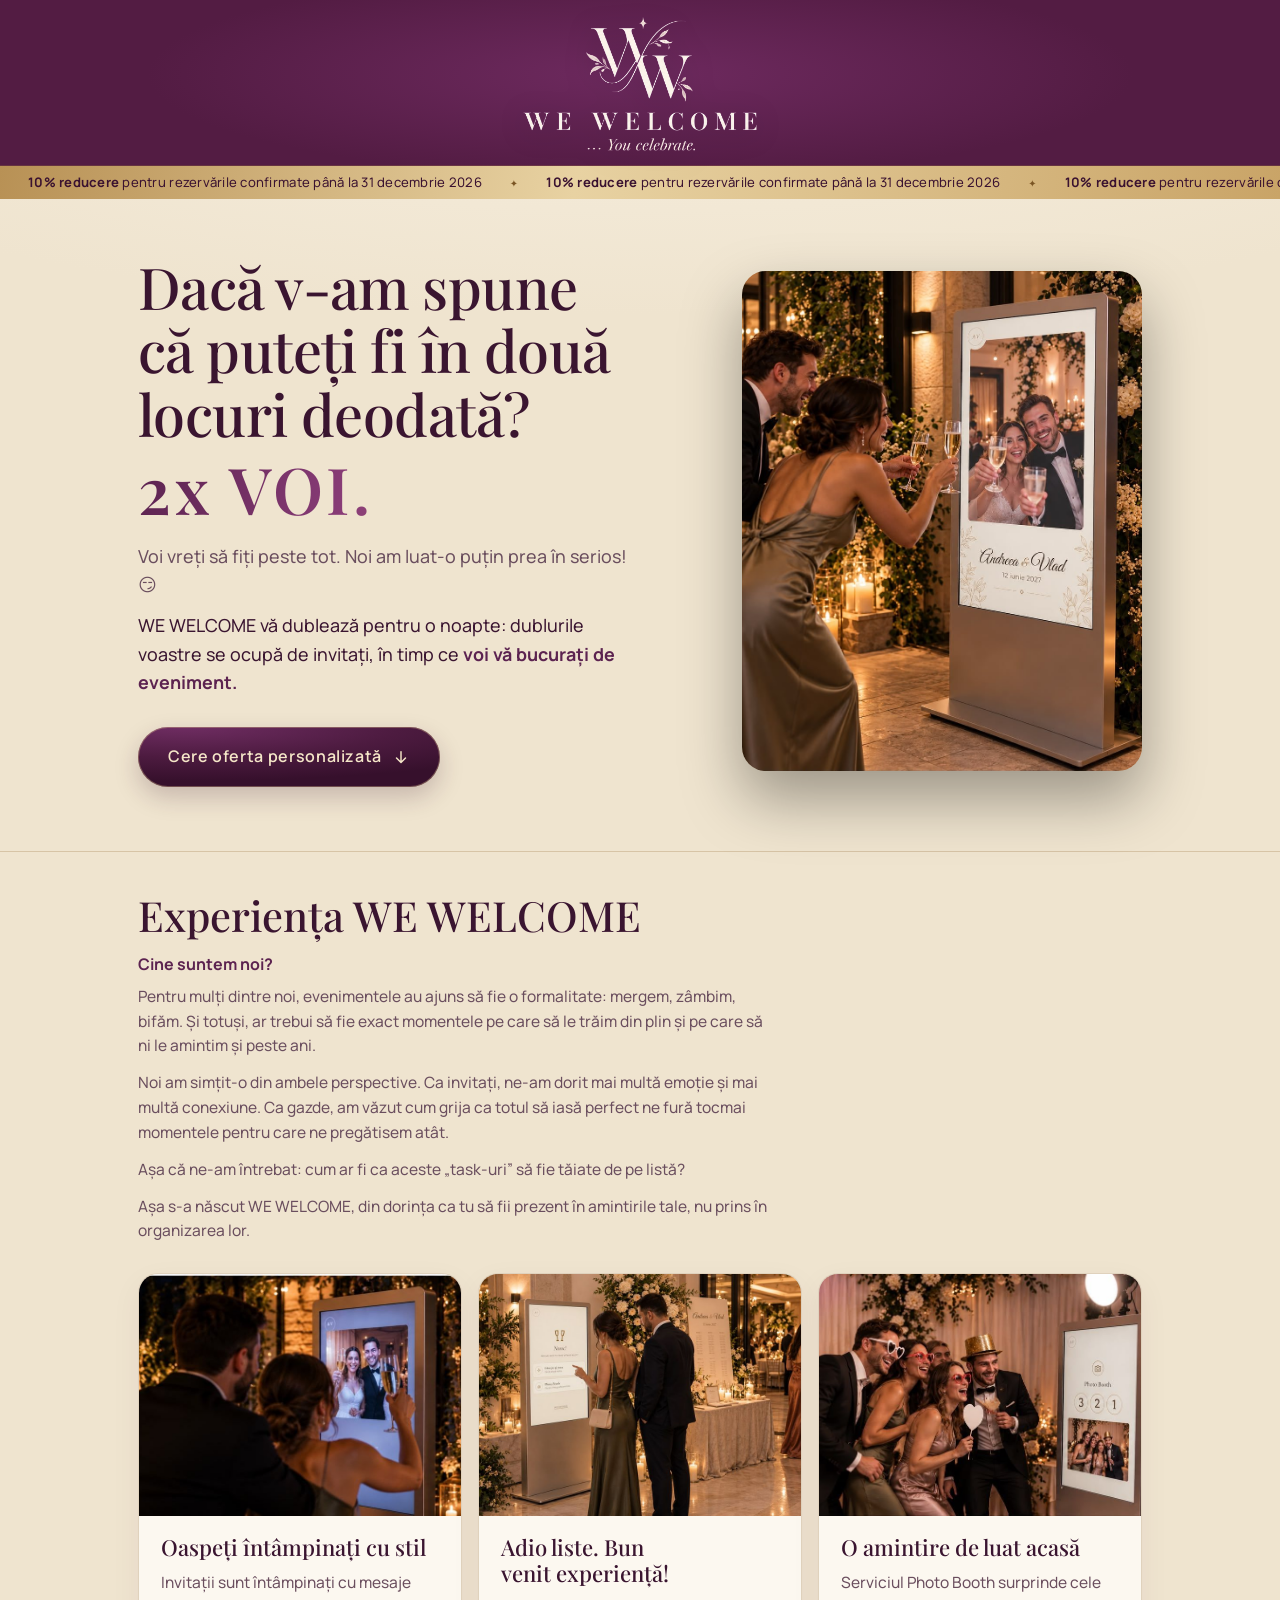
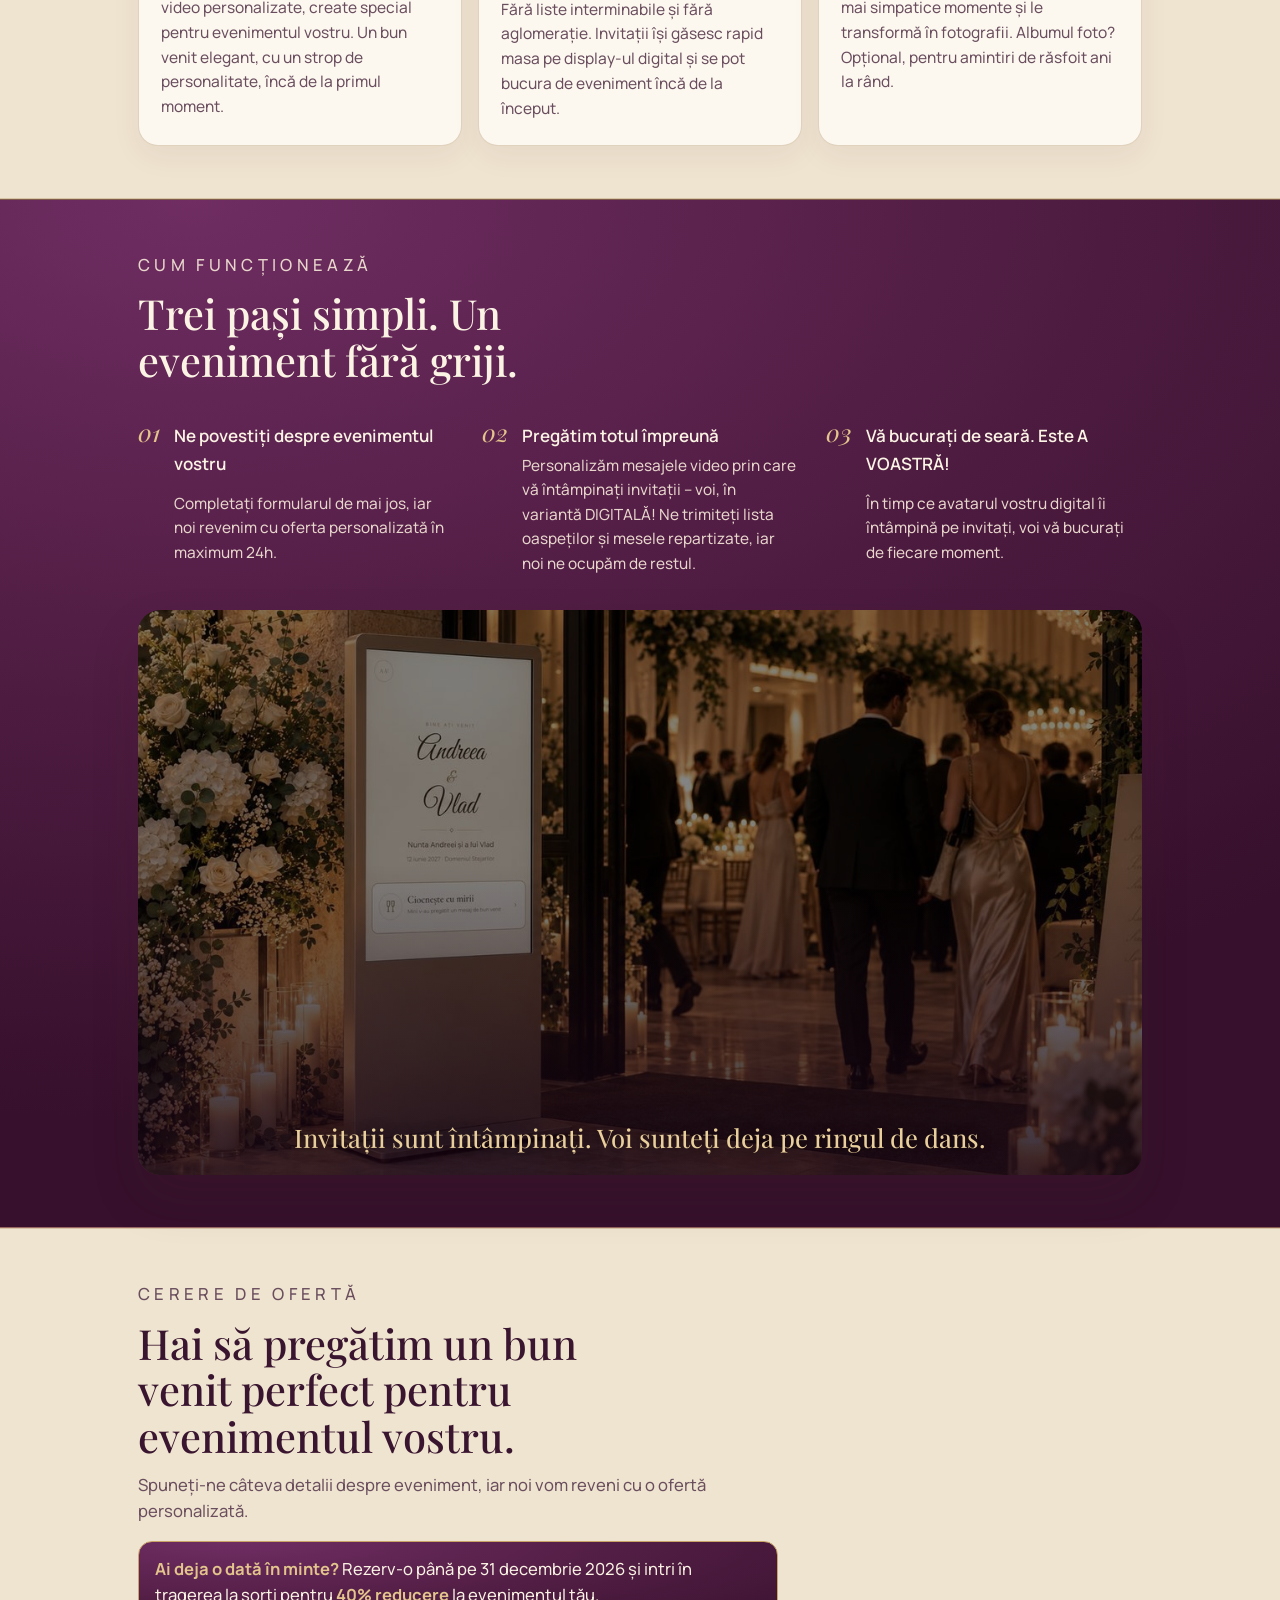
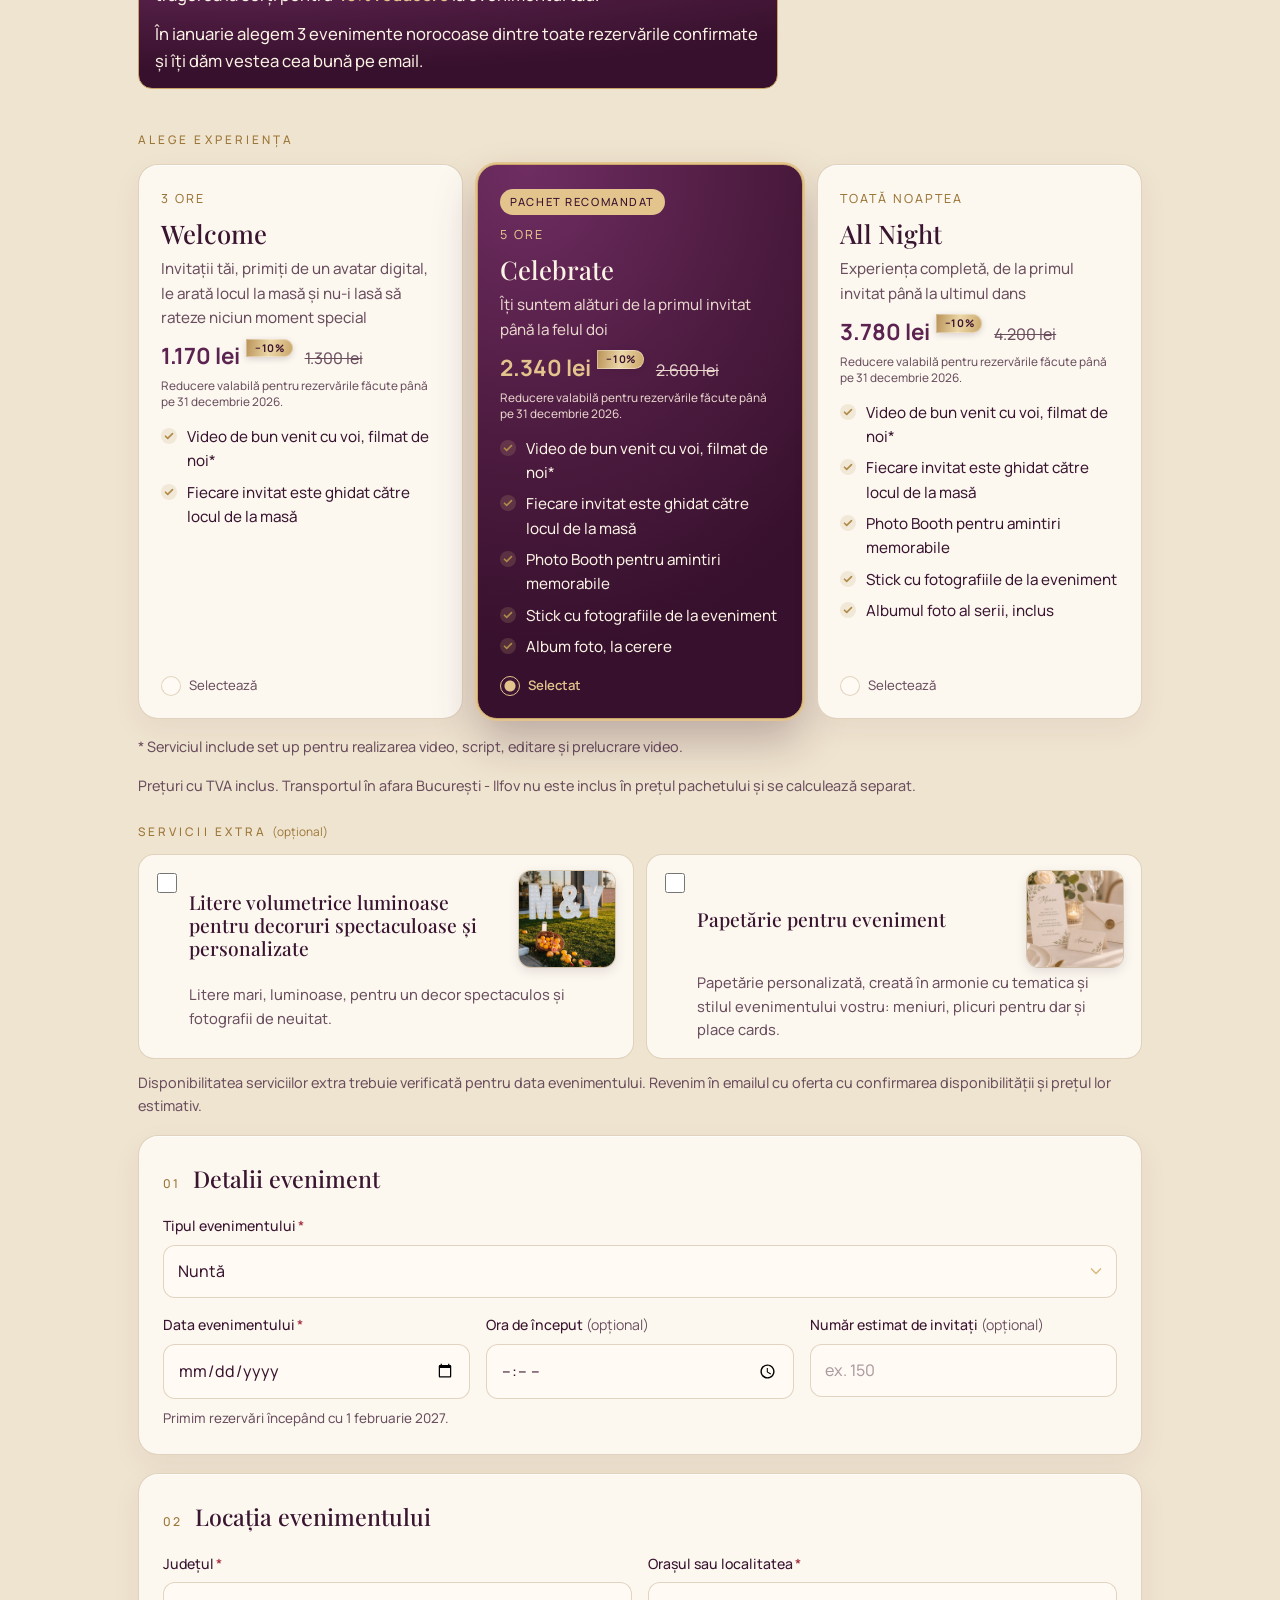
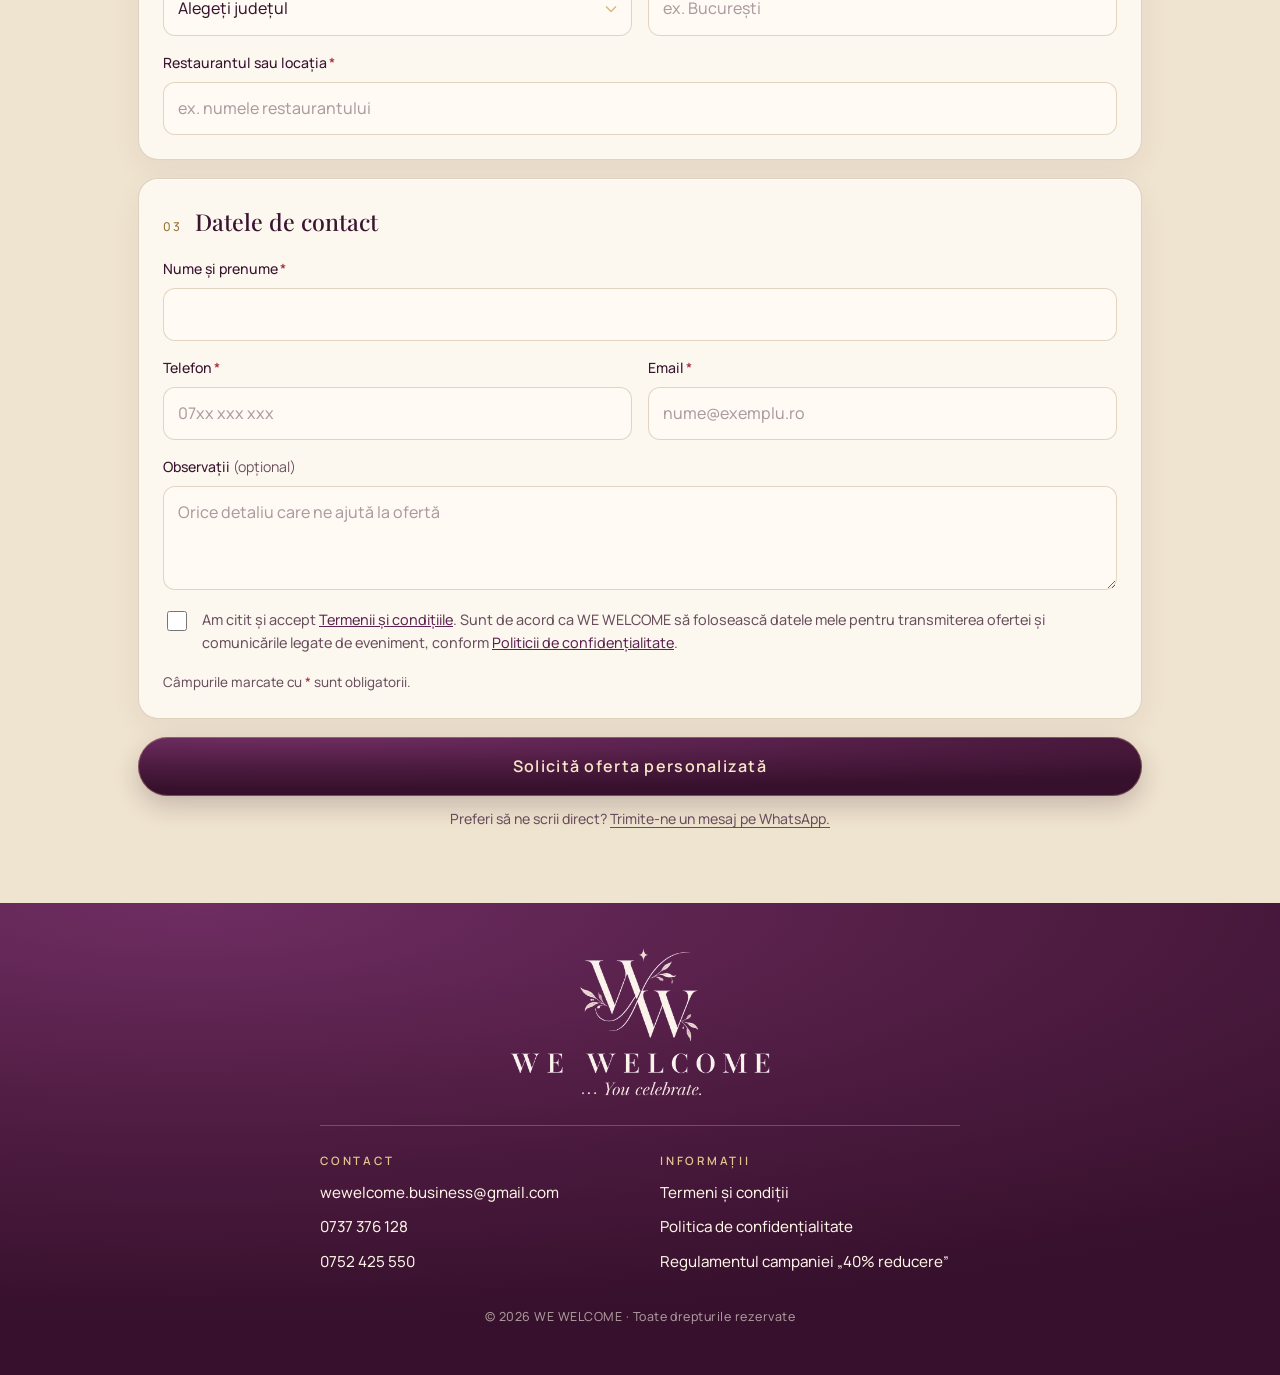
==== commit 0b3ebb75: "Litere luminoase: poză nouă Co-Authored-By: Claude Opus 5.5 <noreply@anthropic.com> Claude-Session: " ====
--- a/index.html
+++ b/index.html
@@ -454,8 +454,8 @@
   <p class="wa-or"><a id="waDone" class="wa-ic" href="#" target="_blank" rel="noopener" hidden><svg viewBox="0 0 24 24" aria-hidden="true"><path fill="#25D366" d="M12 2a10 10 0 0 0-8.6 15.1L2 22l5-1.3A10 10 0 1 0 12 2Z"/><path fill="#fff" d="M16.5 14.1c-.2-.1-1.5-.7-1.7-.8-.2-.1-.4-.1-.6.1l-.8 1c-.1.2-.3.2-.5.1a6.7 6.7 0 0 1-3.3-2.9c-.2-.4.2-.4.7-1.3.1-.2 0-.3 0-.4l-.8-1.8c-.2-.5-.4-.4-.6-.4h-.5a1 1 0 0 0-.7.3 3 3 0 0 0-.9 2.2 5.2 5.2 0 0 0 1.1 2.8 11.9 11.9 0 0 0 4.6 4c1.7.7 2.4.8 3.2.7.5-.1 1.5-.6 1.7-1.2.2-.6.2-1.1.2-1.2-.1-.1-.3-.2-.5-.3Z"/></svg>Ne puteți scrie și pe WhatsApp</a></p>
 </section>
 
-<script src="config.js?v=98"></script>
-<script src="pricing.js?v=98"></script>
+<script src="config.js?v=100"></script>
+<script src="pricing.js?v=100"></script>
 <script>
 /* Pagina nu afișează prețuri. Calculul (pricing.js) rămâne doar pentru datele trimise în Google Sheets, unde le vede administratorul. */
 const P = window.WWPricing, CFG = window.WW_CONFIG || {};
@@ -494,21 +494,26 @@
 function renderExtras(){
   const xs = (S.extras || []).filter(x => x && x.name), was = [...document.querySelectorAll('input[name=extra]:checked')].map(x => x.value);
   $('#xsWrap').hidden = !xs.length;
-  const txt = ($('#lettersText') || {}).value || '';
+  const prev = {}; document.querySelectorAll('.xs-txt input').forEach(i => { prev[i.id] = i.value; });
   $('#xs').innerHTML = xs.map(x => `<label class="${xImg(x) ? 'has-img' : ''}"><input type="checkbox" name="extra" value="${esc(x.id)}" ${was.includes(x.id) ? 'checked' : ''}><b>${esc(x.name)}</b>${x.desc ? `<span>${esc(x.desc)}</span>` : ''}${xImg(x) ? `<button type="button" class="xs-img" data-img="${esc(xImg(x))}" data-alt="${esc(x.name)}" aria-label="Vezi poza: ${esc(x.name)}"><img src="${esc(xImg(x))}" alt="" loading="lazy" width="96" height="96"></button>` : ''}</label>`
-    + (isLetters(x) ? `<div class="xs-txt field" id="lettersBox" ${was.includes(x.id) ? '' : 'hidden'}><label for="lettersText">Ce elemente vă interesează?<i>*</i></label><input class="inp" id="lettersText" maxlength="60" autocomplete="off" placeholder="Ex: A❤️E ; LOVE ; 2027" value="${esc(txt)}"><small>Scrieți exact literele, cifrele sau simbolurile dorite. Merg și emoji, de exemplu ❤️.</small></div>` : '')).join('');
+    + (xAsk(x) ? `<div class="xs-txt field" id="xbox-${esc(x.id)}" ${was.includes(x.id) ? '' : 'hidden'}><label for="xtxt-${esc(x.id)}">${esc(xAsk(x).label)}<i>*</i></label><input class="inp" id="xtxt-${esc(x.id)}" data-xask="${esc(x.id)}" maxlength="${xAsk(x).max}" autocomplete="off" placeholder="${esc(xAsk(x).ph)}" value="${esc(prev['xtxt-' + x.id] || '')}"><small>${esc(xAsk(x).hint)}</small></div>` : '')).join('');
 }
 /* poza fiecărui serviciu extra (din setări sau implicită) — miniatură discretă, se mărește la atingere */
-const X_IMG = { invitatii: 'img/papetarie.jpg', litere: 'img/litere.jpg' };
+const X_IMG = { invitatii: 'img/papetarie.jpg', litere: 'img/litere-2.jpg' };
 const xImg = x => x && (x.img || X_IMG[x.id]) || '';
 document.addEventListener('click', e => { const b = e.target.closest('.xs-img'); if (!b) return; e.preventDefault(); e.stopPropagation();
   const d = $('#xsZoom'); d.querySelector('img').src = b.dataset.img; d.querySelector('img').alt = b.dataset.alt; d.querySelector('figcaption').textContent = b.dataset.alt;
   if (d.showModal) d.showModal(); else d.setAttribute('open', ''); });
 document.addEventListener('click', e => { const d = $('#xsZoom'); if (d && d.open && (e.target === d || e.target.closest('.xz-x'))) d.close(); });
 /* serviciul cu litere luminoase: deschide câmpul pentru textul dorit */
-const isLetters = x => x && (x.id === 'litere' || /^litere/i.test(String(x.name || '')));
-const lettersOn = () => [...document.querySelectorAll('input[name=extra]:checked')].some(i => isLetters((S.extras || []).find(x => x.id === i.value)));
-document.addEventListener('change', e => { if (e.target.name !== 'extra') return; const b = $('#lettersBox'); if (!b) return; const on = lettersOn(); b.hidden = !on; if (on && e.target.checked && isLetters((S.extras || []).find(x => x.id === e.target.value))) setTimeout(() => $('#lettersText').focus(), 50); });
+/* serviciile extra care cer detalii: la bifare se deschide un câmp obligatoriu */
+const X_ASK = {
+  litere: { label: 'Ce elemente vă interesează?', ph: 'Ex: A❤️E ; LOVE ; 2027', hint: 'Scrieți exact literele, cifrele sau simbolurile dorite. Merg și emoji, de exemplu ❤️.', max: 60, line: 'Text pentru litere' },
+  invitatii: { label: 'Ce vă doriți?', ph: 'Ex: meniuri, place cards, invitații, plic de dar', hint: 'De exemplu: meniuri, place cards (cartonașe cu numele invitaților), invitații, plic de dar sau altele.', max: 200, line: 'Papetărie dorită' }
+};
+const xAsk = x => x && (X_ASK[x.id] || (/^litere/i.test(String(x.name || '')) ? X_ASK.litere : null));
+const xAskOn = () => [...document.querySelectorAll('input[name=extra]:checked')].map(i => (S.extras || []).find(x => x.id === i.value)).filter(x => xAsk(x));
+document.addEventListener('change', e => { if (e.target.name !== 'extra') return; const b = document.getElementById('xbox-' + e.target.value); if (!b) return; b.hidden = !e.target.checked; if (e.target.checked) setTimeout(() => { const i = b.querySelector('input'); if (i) i.focus(); }, 50); });
 function renderPackages(){
   const rec = recommendedId();
   const cur = (document.querySelector('input[name=pkg]:checked') || {}).value || new URLSearchParams(location.search).get('pachet') || rec || S.packages[0].id;
@@ -576,7 +581,8 @@
     clientMessage: [(far ? '[Ofertă specială: zonă neacoperită, ~' + l.km + ' km] ' : '') + $('#clientMessage').value.trim(), lettersLine()].filter(x => x.trim()).join('\n'),
     website: $('#website').value, source: new URLSearchParams(location.search).get('sursa') || 'formular' };
 }
-function lettersLine(){ const t = lettersOn() && $('#lettersText') ? $('#lettersText').value.trim() : ''; return t ? '✦ Text pentru litere: ' + t : ''; }
+function xAskLines(){ return xAskOn().map(x => { const i = document.getElementById('xtxt-' + x.id), t = i ? i.value.trim() : ''; return t ? '✦ ' + xAsk(x).line + ': ' + t : ''; }).filter(Boolean); }
+function lettersLine(){ return xAskLines().join('\n'); }
 function fmtDay(s) { if (!s) return ''; try { return new Date(s + 'T12:00:00').toLocaleDateString('ro-RO', {day:'numeric', month:'long', year:'numeric'}); } catch(_) { return s; } }
 /** Textul cererii, folosit pentru WhatsApp și pentru emailul de rezervă. Fără prețuri. */
 function requestText(d){
@@ -591,7 +597,7 @@
   add('Invitați', d.guests); add('Locație', place); add('Pachet', pk);
   const xn = (S.extras || []).filter(x => String(d.extras || '').split(',').includes(x.id)).map(x => x.name); if (xn.length) add('Servicii extra', xn.join(', '));
   if (far) lines.push('Locația e în afara zonei acoperite; aș dori o ofertă specială.');
-  if (lettersLine()) add('Text pentru litere', $('#lettersText').value.trim());
+  xAskLines().forEach(l => { const m = l.match(/^✦ ([^:]+): (.*)$/); if (m) add(m[1], m[2]); });
   const msg = $('#clientMessage').value.trim(); if (msg) { lines.push(''); lines.push('Observații: ' + msg); }
   return lines.join('\n').replace(/\n{3,}/g, '\n\n').trim();
 }
@@ -658,7 +664,7 @@
   if ($('#email').value && !/^[^@\s]+@[^@\s]+\.[^@\s]+$/.test($('#email').value.trim())) { $('#email').setAttribute('aria-invalid','true'); bad = bad || $('#email'); }
   if ($('#phone').value && $('#phone').value.replace(/\D/g,'').length < 9) { $('#phone').setAttribute('aria-invalid','true'); bad = bad || $('#phone'); }
   const dEl = $('#eventDate'); if (!checkDate()) { dEl.setAttribute('aria-invalid','true'); err.textContent = 'Primim rezervări începând cu ' + fmtDay(BOOK_FROM) + '. Alegeți o dată de atunci încolo.'; err.hidden = false; dEl.focus(); return; }
-  if (lettersOn() && !$('#lettersText').value.trim()) { $('#lettersText').setAttribute('aria-invalid','true'); bad = bad || $('#lettersText'); }
+  xAskOn().forEach(x => { const i = document.getElementById('xtxt-' + x.id); if (i && !i.value.trim()) { i.setAttribute('aria-invalid','true'); bad = bad || i; } });
   if (bad) { err.textContent = 'Completați câmpurile marcate. Ele ne ajută să pregătim oferta.'; err.hidden = false; bad.focus(); return; }
   if (!$('#gdpr').checked) { err.textContent = 'Bifați acordul cu termenii și cu folosirea datelor, ca să vă putem trimite oferta.'; err.hidden = false; $('#gdpr').focus(); return; }
   if (!CFG.scriptUrl) { err.textContent = 'Formularul nu este încă activ. Încercați din nou puțin mai târziu.'; err.hidden = false; return; }
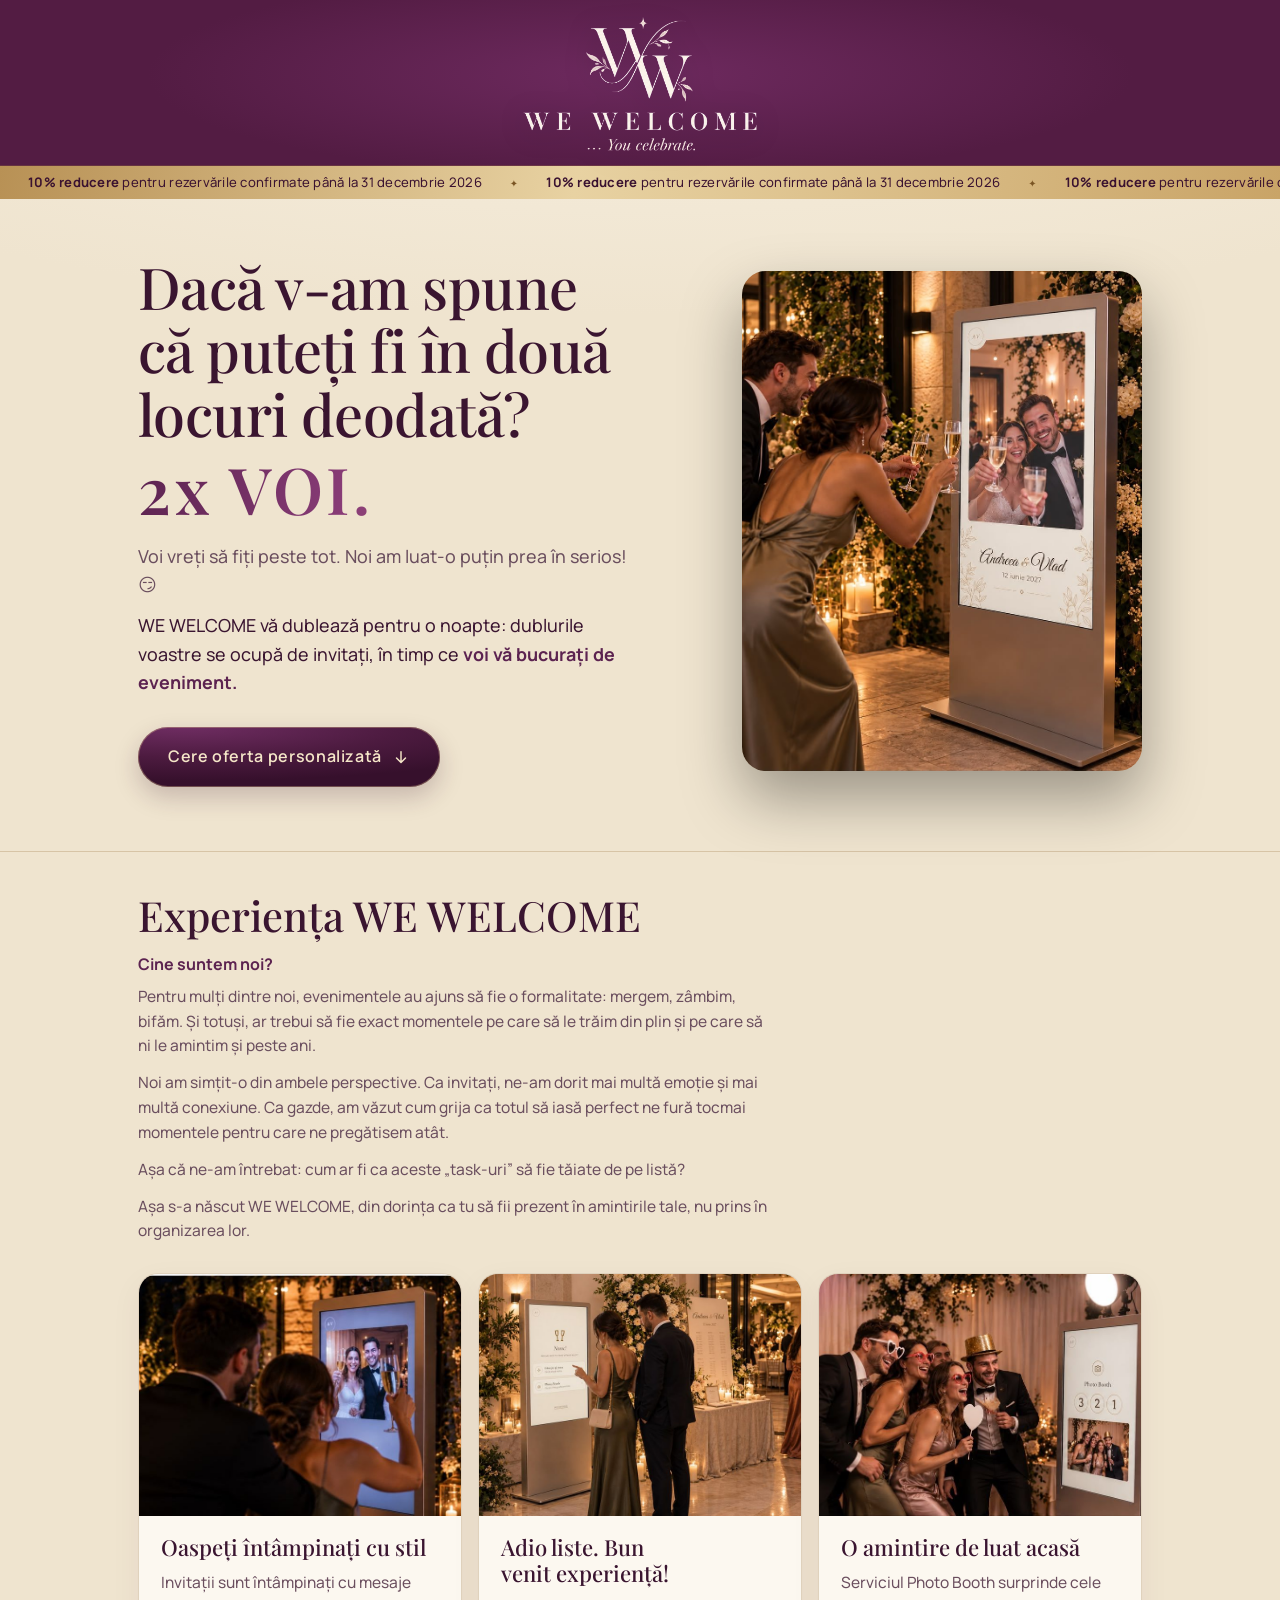
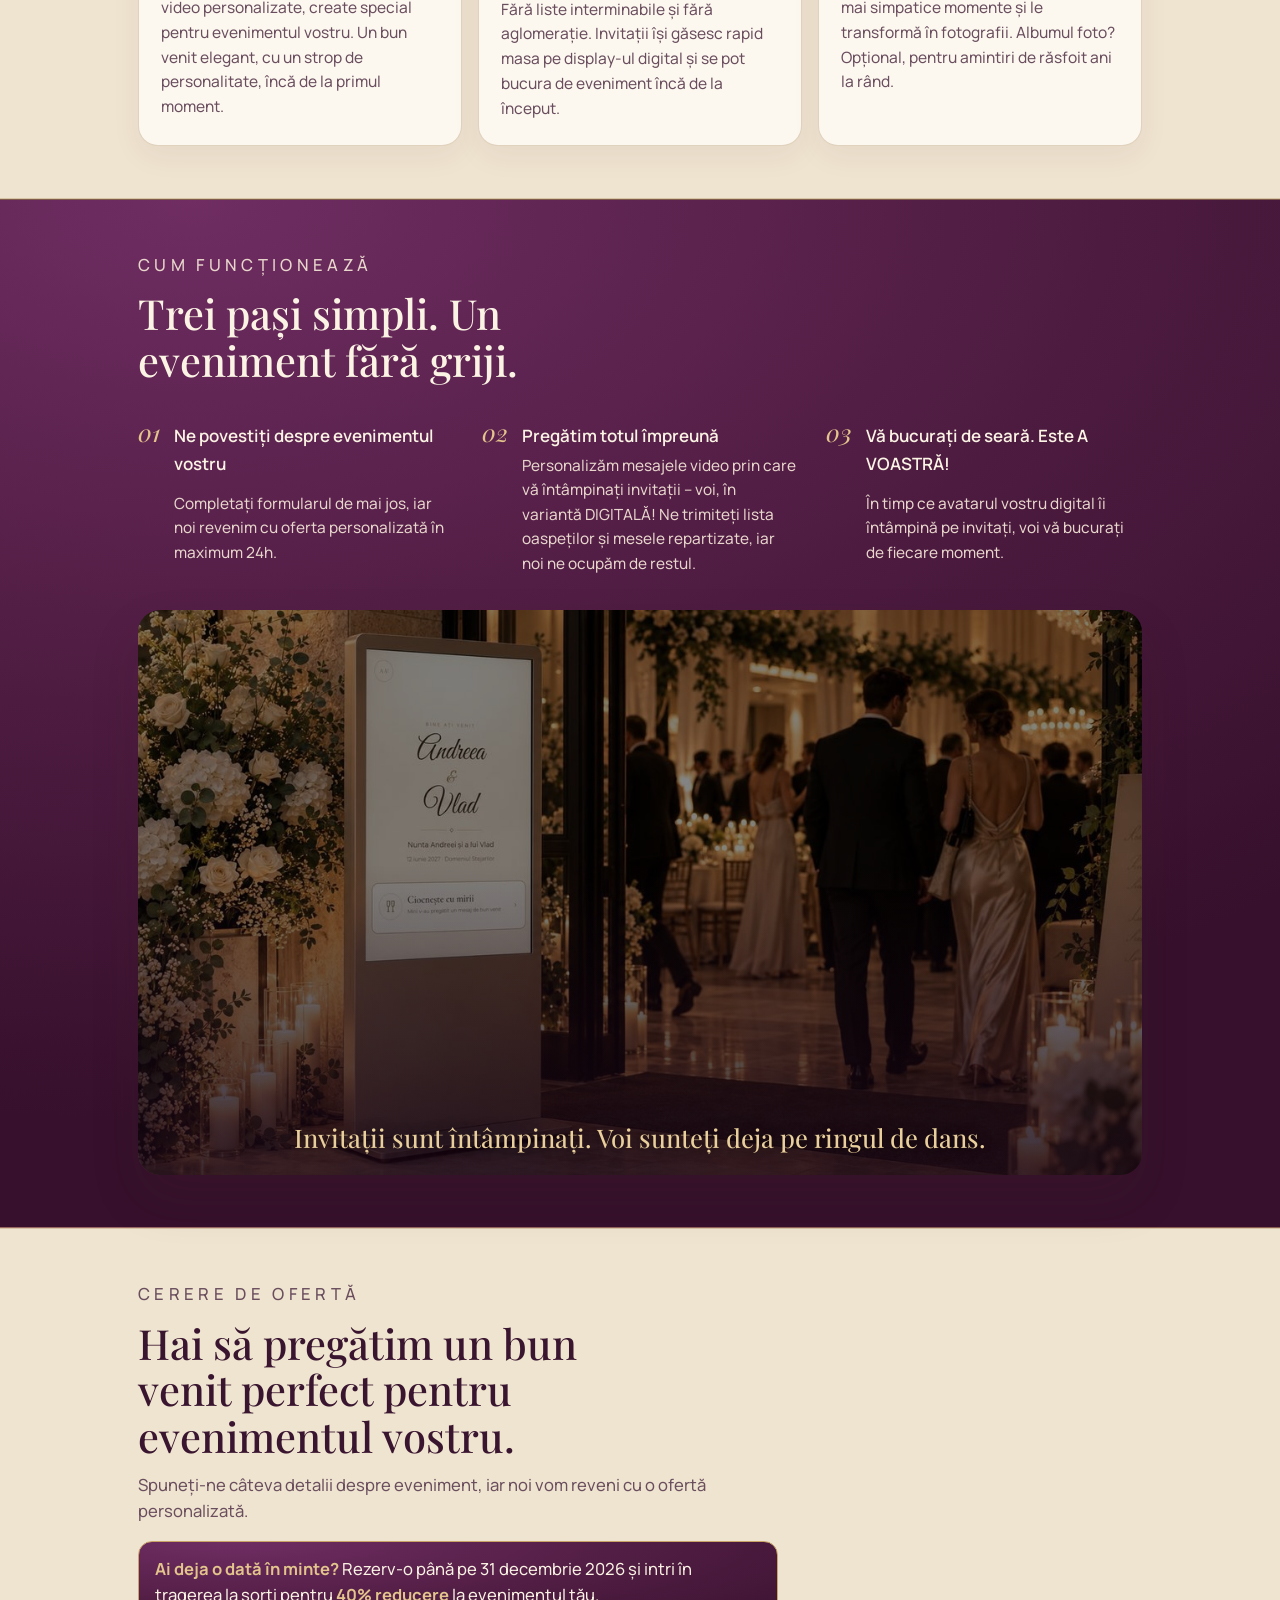
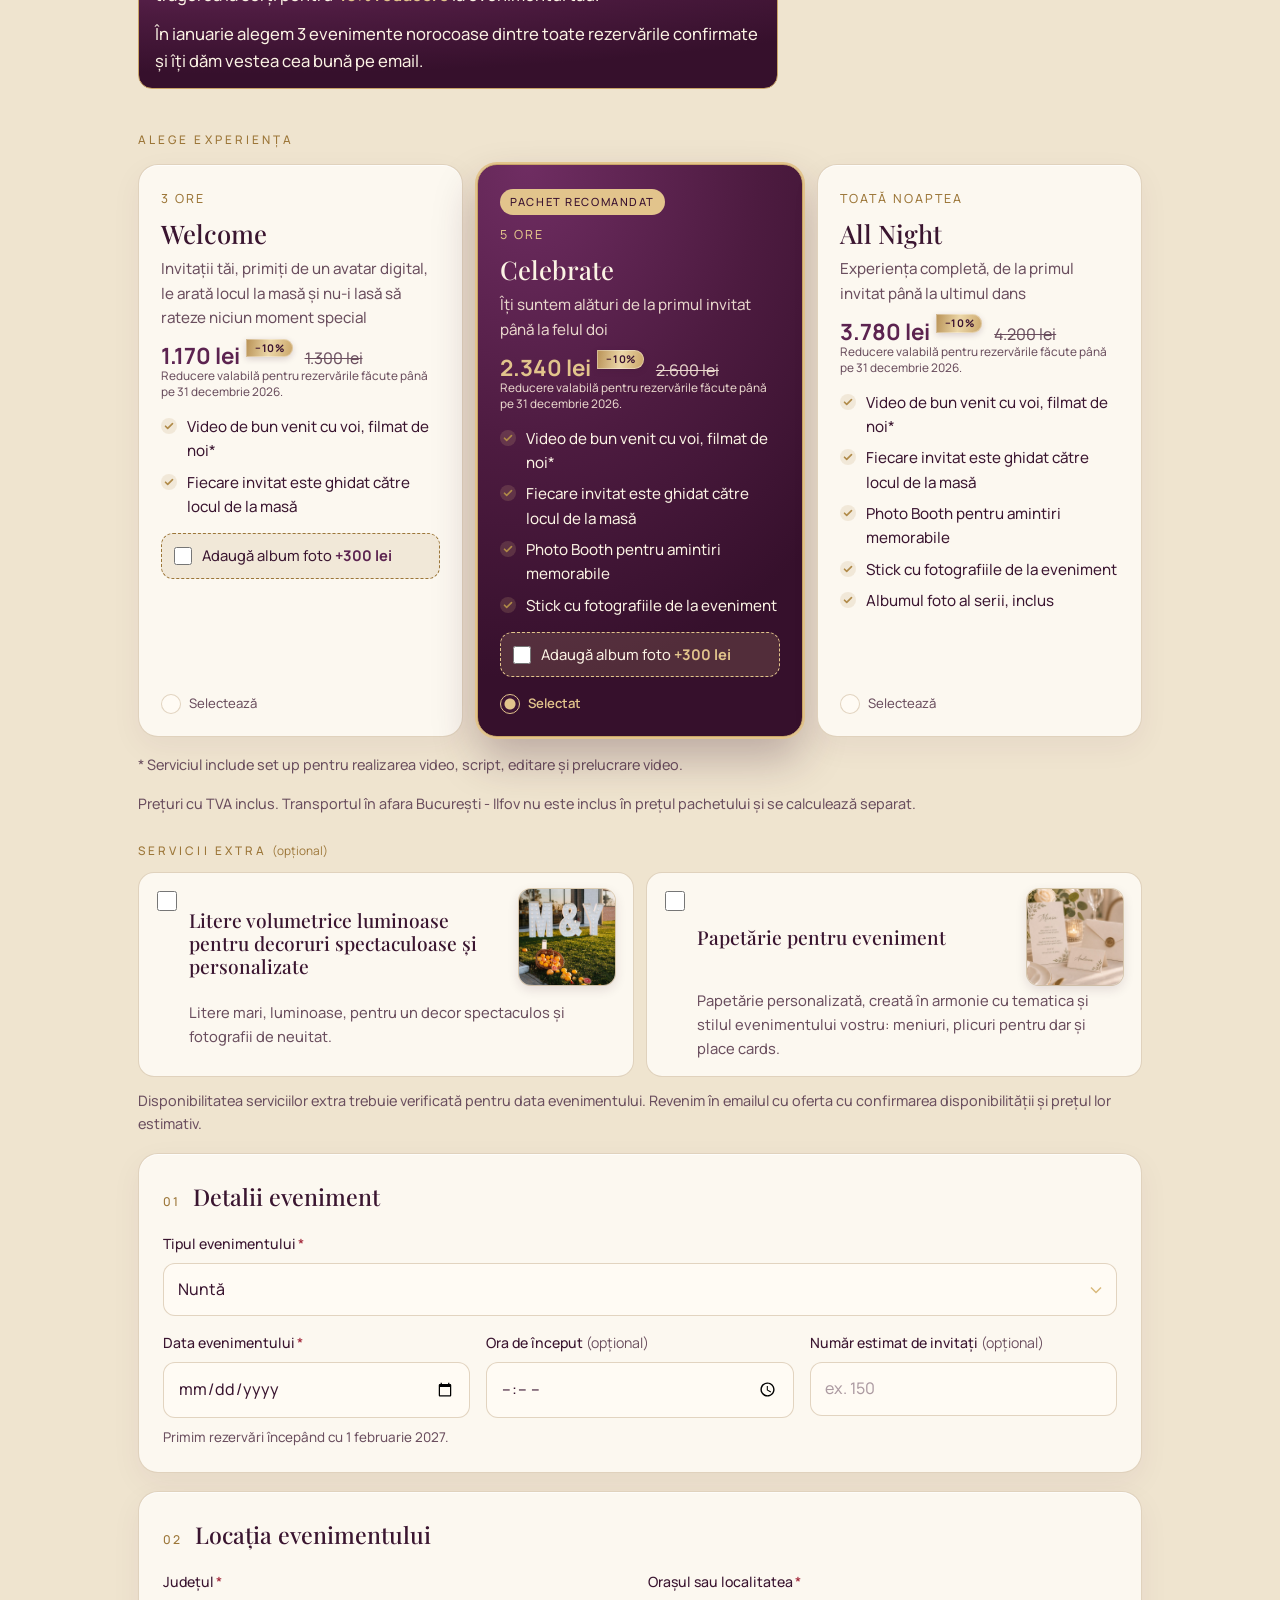
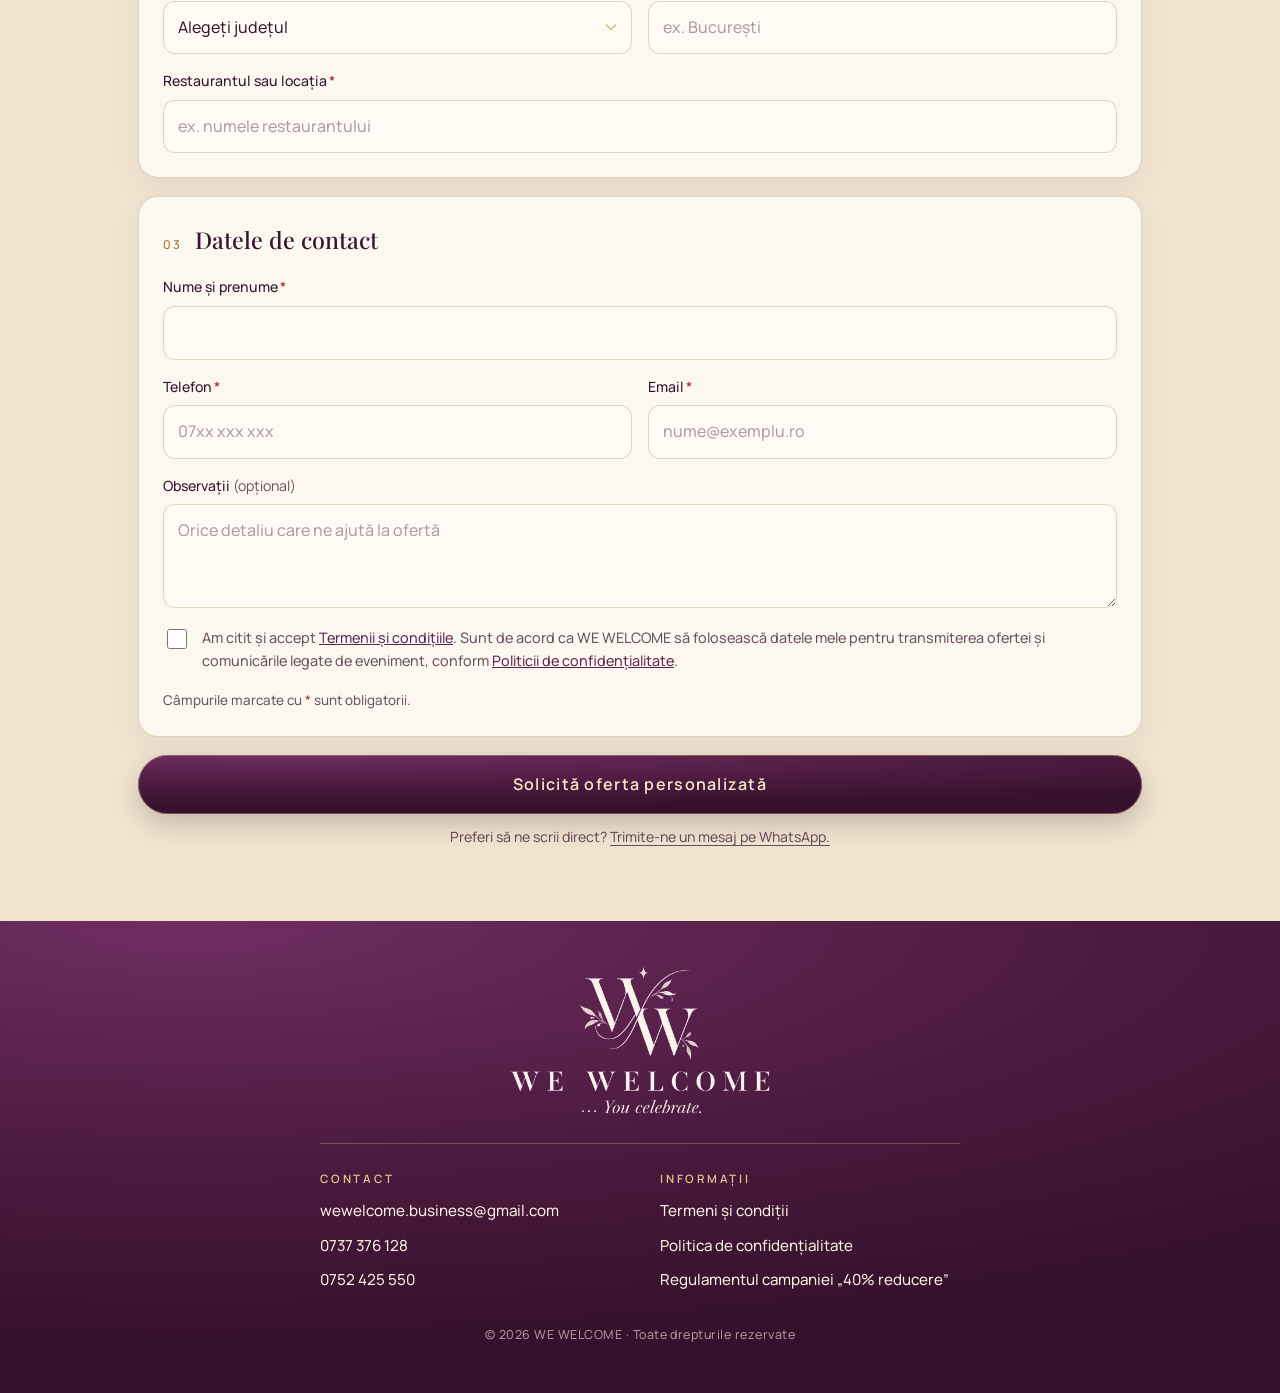
==== commit feea6605: "Extra bifate automat cu dorința clientului și preț per cerere; album foto opțional pe Welcome și Cel" ====
--- a/index.html
+++ b/index.html
@@ -286,6 +286,10 @@
 #xsZoom .xz-x{position:absolute;top:10px;right:10px;width:38px;height:38px;border-radius:50%;border:0;background:rgba(30,8,24,.65);color:#fff;font-size:1.3rem;line-height:1;cursor:pointer}
 .fhint.bad{color:var(--err);font-weight:600}
 .btn.blocked{opacity:.55}
+.pk .addon{display:flex;align-items:center;gap:10px;margin-top:4px;padding:10px 12px;border:1px dashed var(--gold);border-radius:12px;background:var(--gold-soft);font-size:.92rem;cursor:pointer;-webkit-user-select:none;user-select:none}
+.pk .addon input{position:static;opacity:1;pointer-events:auto;width:18px;height:18px;margin:0;accent-color:var(--plum);flex:0 0 auto}
+.pk .addon em{font-style:normal;font-weight:700;color:var(--plum);white-space:nowrap}
+.pk .addon:has(input:checked){border-style:solid}
 </style>
 </head>
 <body>
@@ -454,8 +458,8 @@
   <p class="wa-or"><a id="waDone" class="wa-ic" href="#" target="_blank" rel="noopener" hidden><svg viewBox="0 0 24 24" aria-hidden="true"><path fill="#25D366" d="M12 2a10 10 0 0 0-8.6 15.1L2 22l5-1.3A10 10 0 1 0 12 2Z"/><path fill="#fff" d="M16.5 14.1c-.2-.1-1.5-.7-1.7-.8-.2-.1-.4-.1-.6.1l-.8 1c-.1.2-.3.2-.5.1a6.7 6.7 0 0 1-3.3-2.9c-.2-.4.2-.4.7-1.3.1-.2 0-.3 0-.4l-.8-1.8c-.2-.5-.4-.4-.6-.4h-.5a1 1 0 0 0-.7.3 3 3 0 0 0-.9 2.2 5.2 5.2 0 0 0 1.1 2.8 11.9 11.9 0 0 0 4.6 4c1.7.7 2.4.8 3.2.7.5-.1 1.5-.6 1.7-1.2.2-.6.2-1.1.2-1.2-.1-.1-.3-.2-.5-.3Z"/></svg>Ne puteți scrie și pe WhatsApp</a></p>
 </section>
 
-<script src="config.js?v=100"></script>
-<script src="pricing.js?v=100"></script>
+<script src="config.js?v=103"></script>
+<script src="pricing.js?v=103"></script>
 <script>
 /* Pagina nu afișează prețuri. Calculul (pricing.js) rămâne doar pentru datele trimise în Google Sheets, unde le vede administratorul. */
 const P = window.WWPricing, CFG = window.WW_CONFIG || {};
@@ -481,10 +485,14 @@
 /* Descrierile vechi, încă salvate în Sheet, se afișează cu textul nou */
 const OLD_DESC = { 'bun venit, găsirea mesei și photo booth': 'Îți suntem alături de la primul invitat până la felul doi.', 'bun venit, găsirea mesei și photo booth, 5 ore': 'Îți suntem alături de la primul invitat până la felul doi.', 'toate cele trei, toată noaptea': 'Experiența completă, de la primul invitat până la ultimul dans' };
 function fixDesc(p){ const n = OLD_DESC[String(p && p.desc || '').trim().replace(/\.$/, '').toLowerCase()]; return n ? Object.assign({}, p, { desc: n }) : p; }
+/* album foto la cerere, pe pachetele care nu îl au inclus: bifa din card adaugă prețul albumului */
+const albumPrice = () => Math.round(P.num((S.pricing || {}).albumPrice));
+const albumOn = id => { const c = id && document.querySelector(`.alb[data-pk="${CSS.escape(id)}"]`); return !!(c && c.checked); };
 function priceHtml(p){
   if (!P.num(p.price)) return '';
-  if (!promoOn()) return `<span class="price"><b>${esc(P.lei(p.price))}${plusVat()}</b></span>`;
-  return `<span class="price"><b>${esc(P.lei(after(p.price, PROMO.earlyPct)))}${plusVat()}<sup class="pr-tag">−${esc(PROMO.earlyPct)}%</sup></b><s>${esc(P.lei(p.price))}</s></span>
+  const total = P.num(p.price) + (albumOn(p.id) ? albumPrice() : 0);
+  if (!promoOn()) return `<span class="price"><b>${esc(P.lei(total))}${plusVat()}</b></span>`;
+  return `<span class="price"><b>${esc(P.lei(after(total, PROMO.earlyPct)))}${plusVat()}<sup class="pr-tag">−${esc(PROMO.earlyPct)}%</sup></b><s>${esc(P.lei(total))}</s></span>
       <small class="pr-disc">Reducere valabilă pentru rezervările făcute până pe ${esc(untilText())}.</small>`;
 }
 function renderPromoNote(){
@@ -518,6 +526,7 @@
   const rec = recommendedId();
   const cur = (document.querySelector('input[name=pkg]:checked') || {}).value || new URLSearchParams(location.search).get('pachet') || rec || S.packages[0].id;
   $('#pk').style.setProperty('--n', Math.min(3, S.packages.length));
+  const albWas = {}; document.querySelectorAll('.alb').forEach(c => { albWas[c.dataset.pk] = c.checked; });
   $('#pk').innerHTML = S.packages.map(p => {
     const isRec = p.id === rec, full = ALL_MODULES.every(m => (p.modules || []).includes(m));
     return `<label class="${isRec ? 'rec dark' : ''}">
@@ -526,18 +535,31 @@
       <span class="dur">${+p.hours >= 8 ? 'Toată noaptea' : esc(p.hours) + ' ore'}</span>
       <b>${esc(p.name)}</b>
       ${p.desc ? `<span class="desc">${esc(String(p.desc).trim().replace(/\.+$/, ''))}</span>` : ''}
-      ${priceHtml(p)}
-      <ul>${(p.modules || []).map(m => `<li>${esc(BENEFIT[m] || P.MODULE_NAMES[m] || m)}</li>`).join('')}${(p.modules || []).includes('booth') ? `<li>Stick cu fotografiile de la eveniment</li><li>${P.albumIncluded(p) ? 'Albumul foto al serii, inclus' : 'Album foto, la cerere'}</li>` : ''}</ul>
+      <span class="pwrap" data-pr="${esc(p.id)}">${priceHtml(p)}</span>
+      <ul>${(p.modules || []).map(m => `<li>${esc(BENEFIT[m] || P.MODULE_NAMES[m] || m)}</li>`).join('')}${(p.modules || []).includes('booth') ? `<li>Stick cu fotografiile de la eveniment</li>${P.albumIncluded(p) ? '<li>Albumul foto al serii, inclus</li>' : ''}` : ''}</ul>
+      ${!P.albumIncluded(p) && albumPrice() ? `<span class="addon" role="group"><input type="checkbox" class="alb" data-pk="${esc(p.id)}" id="alb-${esc(p.id)}" ${albWas[p.id] ? 'checked' : ''} aria-label="Adaugă album foto pentru ${esc(p.name)}"><span class="addon-t">Adaugă album foto <em>+${esc(P.lei(albumPrice()))}</em></span></span>` : ''}
       <span class="pick">${p.id === cur ? 'Selectat' : 'Selectează'}</span></label>`;
   }).join('');
   renderPromoNote();
 }
+/* bifa de album: selectează și pachetul, actualizează prețul din card */
+document.addEventListener('click', e => {
+  const a = e.target.closest('.addon'); if (!a) return;
+  const cb = a.querySelector('.alb');
+  if (e.target !== cb) { e.preventDefault(); cb.checked = !cb.checked; }
+  const r = a.closest('label').querySelector('input[name=pkg]');
+  if (r && !r.checked) { r.checked = true; r.dispatchEvent(new Event('change', { bubbles: true })); }
+  const p = S.packages.find(x => x.id === cb.dataset.pk), w = document.querySelector(`.pwrap[data-pr="${CSS.escape(cb.dataset.pk)}"]`);
+  if (p && w) w.innerHTML = priceHtml(p);
+  if (typeof update === 'function') update(); if (typeof updateWa === 'function') updateWa();
+});
 document.addEventListener('change', e => { if (e.target.name === 'pkg') document.querySelectorAll('.pk label').forEach(l => { const on = l.querySelector('input').checked; l.querySelector('.pick').textContent = on ? 'Selectat' : 'Selectează'; }); });
 
 /* ---------- locație și transport (fără sume) ---------- */
 function lead(){
   const county = $('#county').value, outside = !!county && !P.isLocal(county);
-  return { package: (document.querySelector('input[name=pkg]:checked') || {}).value, county, outside: outside ? 'da' : 'nu',
+  const pk = (document.querySelector('input[name=pkg]:checked') || {}).value;
+  return { package: pk, album: albumOn(pk) ? 'da' : 'nu', county, outside: outside ? 'da' : 'nu',
     km: outside ? P.estimateKm(county) : 0, discountType:'%', discountValue:0 };
 }
 function contactLinks(){
@@ -559,7 +581,7 @@
       Dacă vă doriți totuși ${BRAND} la evenimentul vostru, trimiteți cererea mai jos sau scrieți-ne direct și vă pregătim o ofertă specială.
       ${contactLinks() ? `<span class="clinks">${contactLinks()}</span>` : ''}`; }
   else if (l.outside === 'da') { n.hidden = false;
-    n.textContent = 'Pentru locațiile din afara Bucureștiului și Ilfovului, costul de transport îl includem în oferta personalizată.'; }
+    n.textContent = 'Pentru locațiile din afara București - Ilfov, costul de transport va fi inclus în oferta personalizată.'; }
   else n.hidden = true;
   updateWa();
 }
@@ -574,7 +596,7 @@
   const l = lead(), c = P.calc(l, S);
   return { name: $('#name').value.trim(), phone: $('#phone').value.trim(), email: $('#email').value.trim(),
     eventType: $('#eventType').value, eventDate: $('#eventDate').value, startTime: $('#startTime').value, guests: $('#guests').value,
-    county: l.county, city: $('#city').value.trim(), venue: $('#venue').value.trim(), package: l.package, outside: l.outside, km: String(l.km),
+    county: l.county, city: $('#city').value.trim(), venue: $('#venue').value.trim(), package: l.package, album: l.album, outside: l.outside, km: String(l.km),
     extras: [...document.querySelectorAll('input[name=extra]:checked')].map(x => x.value).join(','),
     // sumele de mai jos nu se afișează vizitatorului; ajung doar în Sheet, pentru administrator
     transport: far ? '' : String(c.transport), packagePrice: String(c.price), total: far ? '' : String(c.total),
@@ -582,7 +604,7 @@
     website: $('#website').value, source: new URLSearchParams(location.search).get('sursa') || 'formular' };
 }
 function xAskLines(){ return xAskOn().map(x => { const i = document.getElementById('xtxt-' + x.id), t = i ? i.value.trim() : ''; return t ? '✦ ' + xAsk(x).line + ': ' + t : ''; }).filter(Boolean); }
-function lettersLine(){ return xAskLines().join('\n'); }
+function lettersLine(){ const l = xAskLines(); const pk = (document.querySelector('input[name=pkg]:checked') || {}).value; if (albumOn(pk)) l.unshift('✦ Album foto: da'); return l.join('\n'); }
 function fmtDay(s) { if (!s) return ''; try { return new Date(s + 'T12:00:00').toLocaleDateString('ro-RO', {day:'numeric', month:'long', year:'numeric'}); } catch(_) { return s; } }
 /** Textul cererii, folosit pentru WhatsApp și pentru emailul de rezervă. Fără prețuri. */
 function requestText(d){
@@ -594,8 +616,8 @@
   add('Nume', d.name); add('Telefon', d.phone); add('Email', d.email);
   lines.push('');
   add('Tip eveniment', d.eventType); add('Data', [fmtDay(d.eventDate), d.startTime ? 'ora ' + d.startTime : ''].filter(Boolean).join(', '));
-  add('Invitați', d.guests); add('Locație', place); add('Pachet', pk);
-  const xn = (S.extras || []).filter(x => String(d.extras || '').split(',').includes(x.id)).map(x => x.name); if (xn.length) add('Servicii extra', xn.join(', '));
+  add('Invitați', d.guests); add('Locație', place); add('Pachet', pk); if (d.album === 'da') add('Album foto', 'da');
+  const xn = (S.extras || []).filter(x => x.id in P.parseExtras(d.extras)).map(x => x.name); if (xn.length) add('Servicii extra', xn.join(', '));
   if (far) lines.push('Locația e în afara zonei acoperite; aș dori o ofertă specială.');
   xAskLines().forEach(l => { const m = l.match(/^✦ ([^:]+): (.*)$/); if (m) add(m[1], m[2]); });
   const msg = $('#clientMessage').value.trim(); if (msg) { lines.push(''); lines.push('Observații: ' + msg); }
